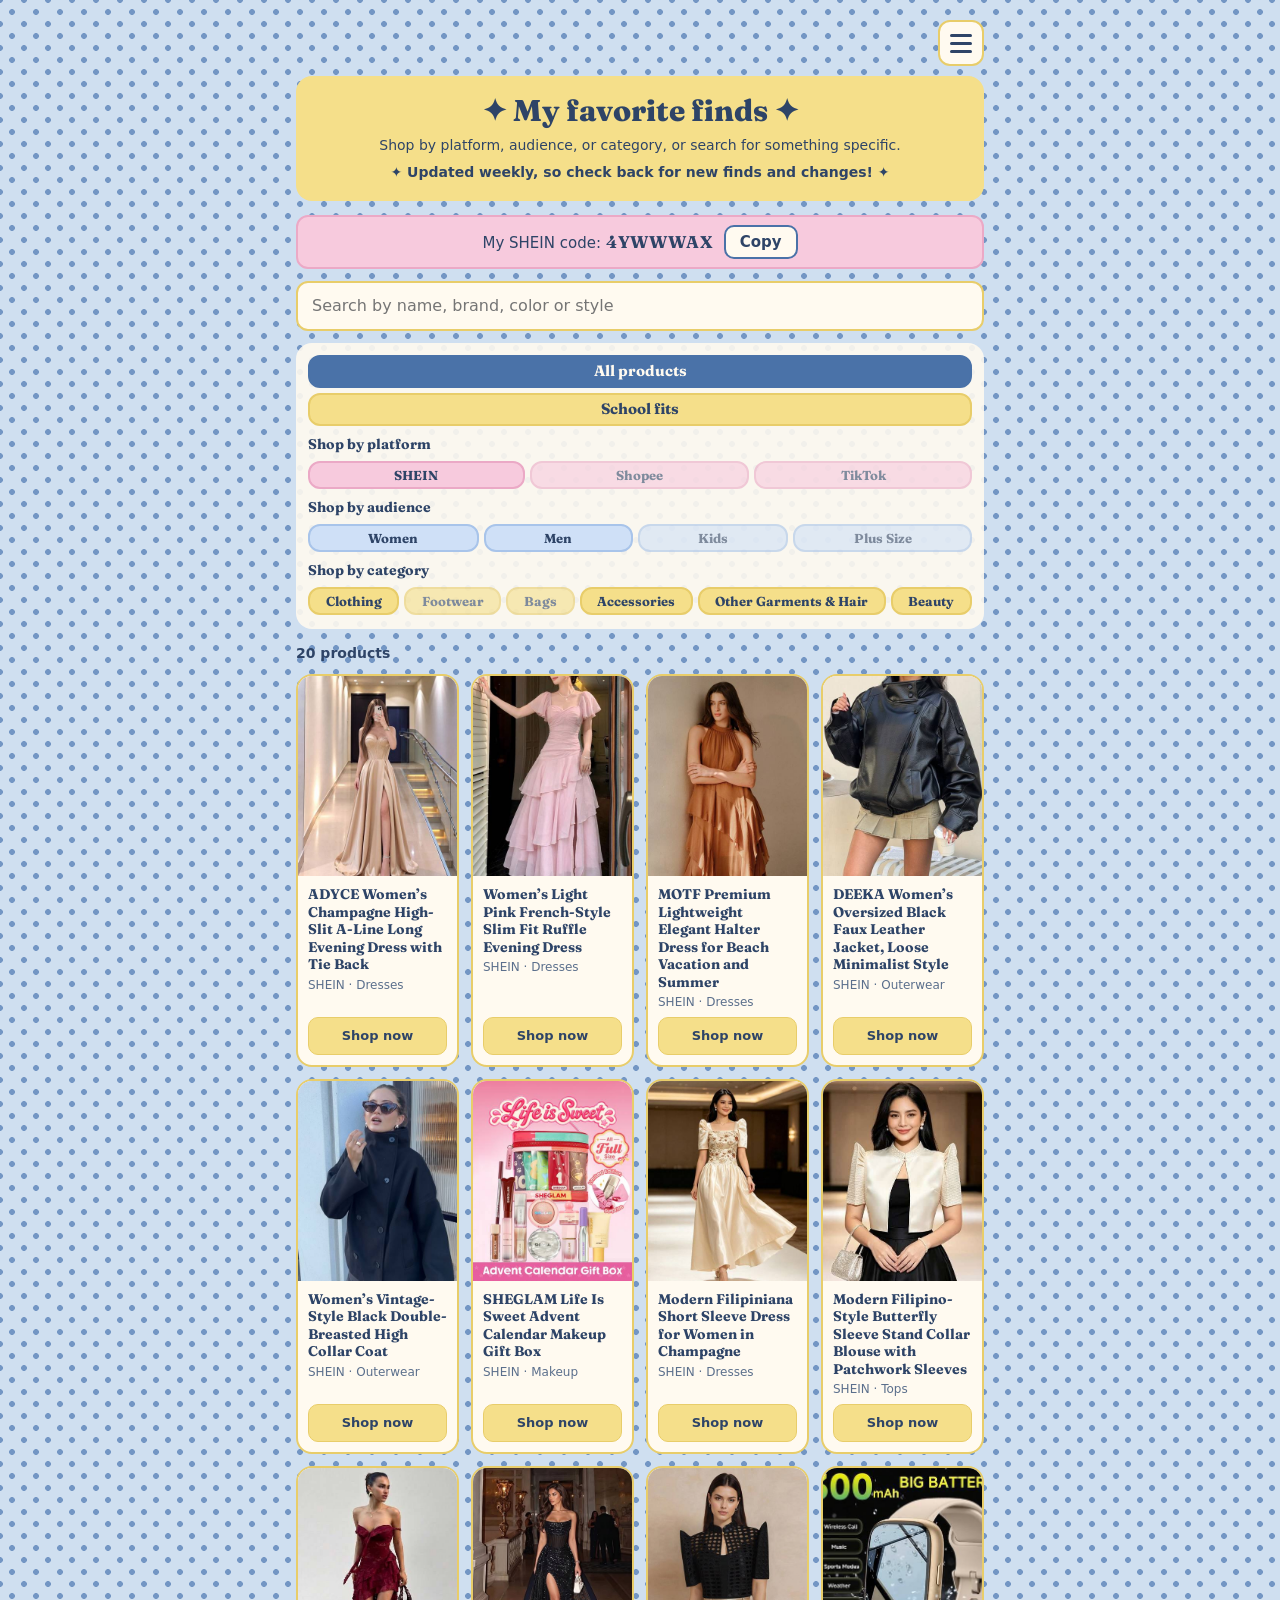
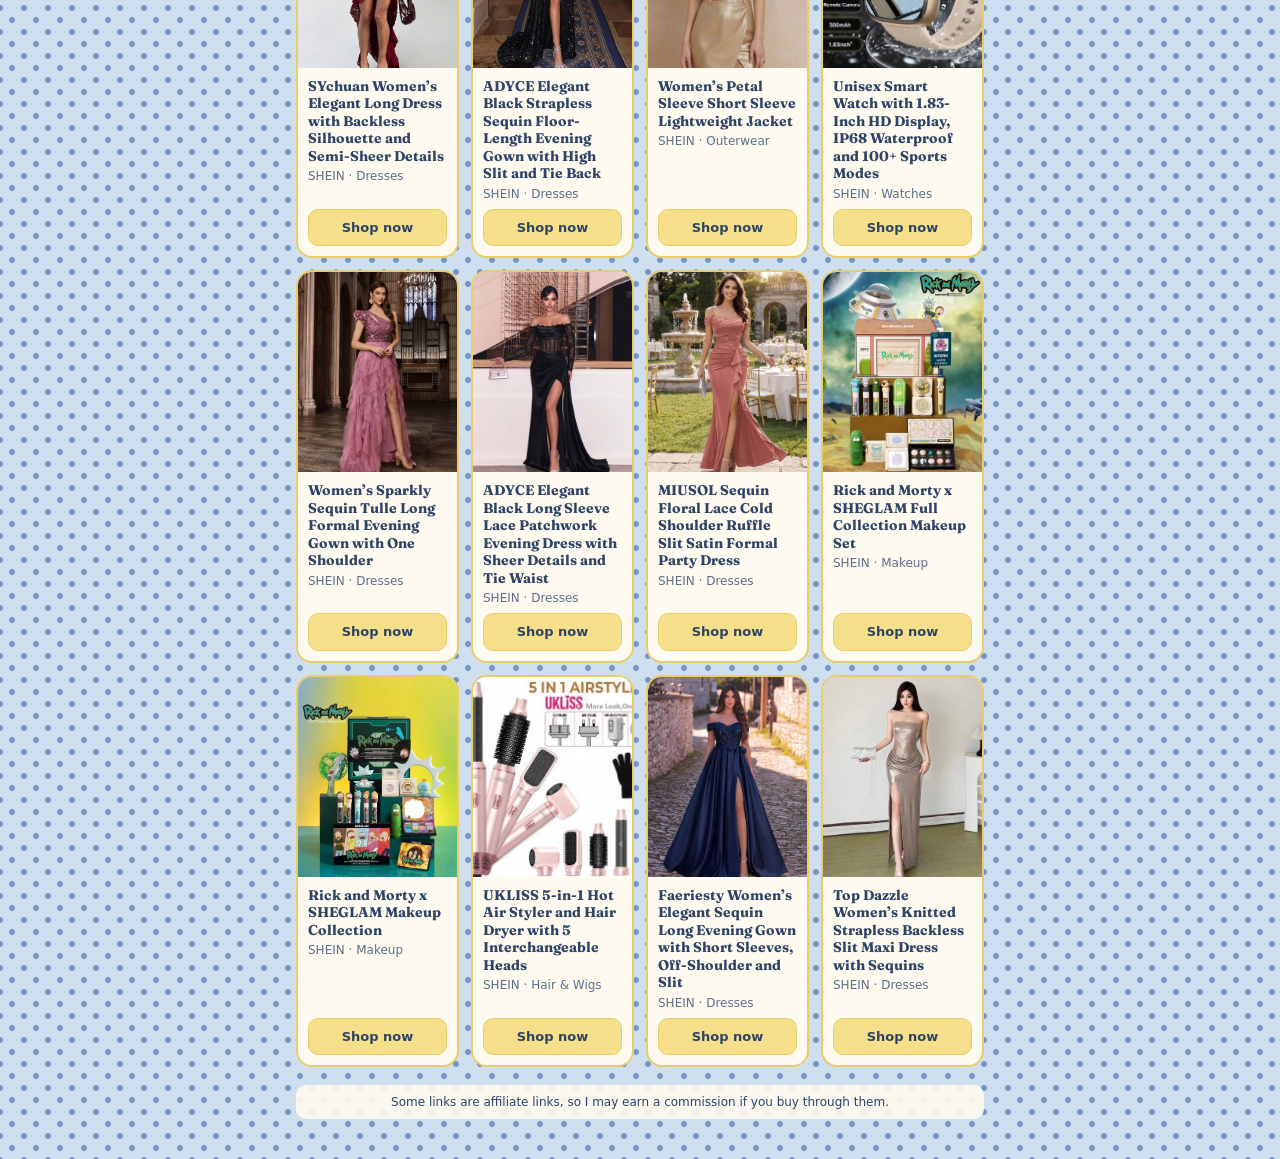
==== index.html @ 812e24c1 "Add files via upload" ====
<!DOCTYPE html>
<html lang="en">
<head>
<meta charset="utf-8">
<meta name="viewport" content="width=device-width, initial-scale=1, viewport-fit=cover">
<title>My favorite finds</title>
<link href="https://fonts.googleapis.com/css2?family=Fraunces:wght@700;800&display=swap" rel="stylesheet">
<style>
:root{color-scheme:light;--bg:#cfdff0;--dot:#7396c4;--card:#fffaf0;--text:#2e4467;--muted:#5b6f8c;--line:#e8cd6a;--accent:#f5df8a;--accent-bg:#fbf1c4;--cream:#fffaf0;--ink:#2e4467;--blue:#4a72a8;--serif:"Fraunces",Georgia,"Times New Roman",serif;box-sizing:border-box;padding-top:env(safe-area-inset-top,0px);padding-bottom:env(safe-area-inset-bottom,0px)}
html{scroll-padding-top:env(safe-area-inset-top,0px)}
*{box-sizing:border-box}
body{margin:0;color:var(--text);font-family:system-ui,-apple-system,"Segoe UI",Roboto,sans-serif;line-height:1.5;background-color:var(--bg);background-image:radial-gradient(circle,var(--dot) 2.6px,transparent 3.2px),radial-gradient(circle,var(--dot) 2.6px,transparent 3.2px);background-size:24px 24px;background-position:0 0,12px 12px}
main{max-width:720px;margin:0 auto;padding:20px 16px 40px}
.sr-only{position:absolute;width:1px;height:1px;overflow:hidden;clip:rect(0 0 0 0);white-space:nowrap}
.hero{background:var(--accent);border-radius:16px;padding:18px 14px;text-align:center;margin-bottom:14px}
h1{font-family:var(--serif);font-size:30px;line-height:1.15;margin:0 0 6px;font-weight:800;color:var(--ink)}
.sub{color:var(--ink);font-size:14px;margin:0}
input{width:100%;font:inherit;padding:11px 14px;border:2px solid var(--line);border-radius:12px;background:var(--card);color:var(--text);margin-bottom:12px}
button{font:inherit;cursor:pointer;color:var(--text)}
button:focus-visible,input:focus-visible,a:focus-visible{outline:3px solid var(--blue);outline-offset:2px}
.panel{background:rgba(255,250,240,.9);border-radius:16px;padding:12px 12px 2px;margin-bottom:14px}
.panel h2{font-family:var(--serif);font-size:14px;margin:2px 0 6px;color:var(--ink)}
.row{display:flex;flex-wrap:wrap;gap:5px;margin-bottom:8px}
.row .chip{flex:1 1 auto;padding:4px 10px;line-height:1.25;border:2px solid var(--line);border-radius:12px;background:var(--accent);color:var(--ink);font-family:var(--serif);font-weight:700;font-size:13px;text-align:center}
.tp .chip{background:#d9c8f0;border-color:#c3aae6}
.tk .chip{background:#f7cadd;border-color:#eba9c6}
.tb .chip{background:#cfe0f7;border-color:#a8c4ea}
.tp .chip.fits{background:var(--accent);border-color:var(--line)}
#top .chip{flex:1 1 100%;font-size:15px;padding:5px 10px}
.row.subs{margin-top:-4px}
.row.subs .chip{border-radius:999px;background:var(--cream);font-size:12px;padding:3px 10px}
.row .chip.none{opacity:.6}
.row .chip.on{background:var(--blue);border-color:var(--blue);color:var(--cream);opacity:1}
.note{margin-top:6px;font-weight:600}
.bar{position:relative;display:flex;justify-content:flex-end;margin-bottom:10px;z-index:20}
.menu-btn{width:46px;height:46px;border-radius:12px;border:2px solid var(--line);background:var(--cream);display:flex;flex-direction:column;align-items:center;justify-content:center;gap:5px;padding:0}
.menu-btn span{display:block;width:22px;height:3px;border-radius:2px;background:var(--ink)}
.menu{position:absolute;top:54px;right:0;width:min(300px,88vw);background:var(--cream);border:2px solid var(--line);border-radius:16px;padding:12px;box-shadow:0 8px 24px rgba(46,68,103,.25)}
.menu.contact{margin-top:0;padding-bottom:12px}
.code{display:flex;align-items:center;justify-content:center;gap:10px;flex-wrap:wrap;background:#f7cadd;border:2px solid #eba9c6;border-radius:12px;padding:8px 12px;margin-bottom:12px;color:var(--ink);font-size:15px}
.code strong{font-family:var(--serif);font-size:17px;letter-spacing:.05em;user-select:all}
.code button{border:2px solid var(--blue);background:var(--cream);color:var(--ink);border-radius:10px;padding:4px 14px;font-weight:600}
.disc{text-align:center;font-size:12px;color:var(--ink);margin:18px 0 0;background:rgba(255,250,240,.9);border-radius:10px;padding:8px 12px}
.contact{margin-top:22px;padding-bottom:10px}
.contact h2{text-align:center;font-size:18px}
.contact a{display:block;text-align:center;text-decoration:none;color:var(--ink);font-family:var(--serif);font-weight:700;font-size:16px;border:2px solid var(--line);border-radius:12px;padding:12px;margin-bottom:8px;background:var(--accent)}
.contact a.pk{background:#f7cadd;border-color:#eba9c6}
.contact a.tt{background:#d9c8f0;border-color:#c3aae6}
.contact a.fb{background:#cfe0f7;border-color:#a8c4ea}
.contact small{display:block;text-align:center;font-size:12px;color:var(--muted);margin-top:4px}
[hidden]{display:none!important}
.car{position:relative;border-radius:16px;overflow:hidden;background:var(--card);border:2px solid var(--line);margin-bottom:12px}
.track{display:flex;overflow-x:auto;scroll-snap-type:x mandatory;-webkit-overflow-scrolling:touch;scrollbar-width:none}
.track::-webkit-scrollbar{display:none}
.slide{flex:0 0 100%;scroll-snap-align:center;aspect-ratio:3/4;background:#e4edf8}
.slide img{width:100%;height:100%;object-fit:cover;display:block}
.num{position:absolute;top:10px;right:10px;background:rgba(46,68,103,.75);color:#fff;border-radius:999px;padding:2px 12px;font-size:13px;font-weight:600}
.dots{position:absolute;bottom:10px;left:0;right:0;display:flex;justify-content:center;gap:6px}
.dots i{width:7px;height:7px;border-radius:50%;background:rgba(255,255,255,.55);box-shadow:0 0 2px rgba(0,0,0,.5)}
.dots i.on{background:#fff}
.fit-title{font-family:var(--serif);font-weight:700;font-size:16px;color:var(--ink);margin:0 0 10px}
.count{font-size:14px;color:var(--ink);margin:0 0 10px;font-weight:600}
.grid{display:grid;grid-template-columns:repeat(auto-fill,minmax(150px,1fr));gap:12px}
.card{display:flex;flex-direction:column;background:var(--card);border:2px solid var(--line);border-radius:16px;overflow:hidden}
.ph{height:200px;display:flex;align-items:center;justify-content:center;font-size:13px;color:var(--muted);background:#e4edf8}
.ph img{width:100%;height:100%;object-fit:cover;object-position:top;display:block}
.body{padding:10px;display:flex;flex-direction:column;flex:1}
.name{font-family:var(--serif);font-size:14px;font-weight:700;margin:0 0 2px;line-height:1.25}
.meta{font-size:12px;color:var(--muted);margin:0 0 6px}
.desc{font-size:12.5px;margin:0 0 10px;display:-webkit-box;-webkit-line-clamp:4;-webkit-box-orient:vertical;overflow:hidden}
.shop{margin-top:auto;display:block;text-align:center;text-decoration:none;color:var(--ink);background:var(--accent);border:1px solid var(--line);border-radius:10px;padding:8px;font-size:13px;font-weight:600}
.empty{color:var(--text);background:var(--card);border-radius:10px;padding:10px 12px;font-size:14px;margin-top:12px}
</style>
</head>
<body>
<main>
<div class="bar">
<button id="mb" class="menu-btn" type="button" aria-label="Contact menu" aria-expanded="false" aria-controls="menu"><span></span><span></span><span></span></button>
<div id="menu" class="menu contact" hidden>
<h2>Find me here</h2>
<a class="pk" href="https://pin.it/55g16P92n" target="_blank" rel="noopener">Pinterest</a>
<a class="tt" href="https://www.tiktok.com/@velvet.bloom174" target="_blank" rel="noopener">TikTok @velvet.bloom174</a>
<a class="cs" href="https://collshp.com/velvetbloomfinds?view=storefront" target="_blank" rel="noopener">Collshp storefront</a>
<a class="fb" href="https://www.facebook.com/share/1EjN95XBGH/?mibextid=wwXIfr" target="_blank" rel="noopener">Facebook</a>
</div>
</div>
<div class="hero">
<h1>✦ My favorite finds ✦</h1>
<p class="sub">Shop by platform, audience, or category, or search for something specific.</p>
<p class="sub note">✦ Updated weekly, so check back for new finds and changes! ✦</p>
</div>
<div class="code"><span>My SHEIN code: <strong id="cv">4YWWWAX</strong></span><button id="cb" type="button">Copy</button></div>
<label class="sr-only" for="q">Search products</label>
<input id="q" type="search" placeholder="Search by name, brand, color or style">
<div class="panel">
<div id="top" class="row tp"></div>
<h2>Shop by platform</h2>
<div id="plat" class="row tk"></div>
<h2>Shop by audience</h2>
<div id="aud" class="row tb"></div>
<h2>Shop by category</h2>
<div id="grp" class="row"></div>
<div id="subs" class="row subs"></div>
</div>
<section id="fits" hidden>
<div id="car" class="car" hidden>
<div id="track" class="track" tabindex="0" aria-label="School fits photos, swipe to see more"></div>
<span id="num" class="num" aria-live="polite"></span>
<div id="dots" class="dots" aria-hidden="true"></div>
</div>
<p id="fitEmpty" class="empty">School fits are coming soon. Check back!</p>
<p id="fitTitle" class="fit-title"></p>
<div id="fitGrid" class="grid"></div>
</section>
<p id="count" class="count" aria-live="polite"></p>
<div id="grid" class="grid"></div>
<p id="empty" class="empty" hidden></p>
<p class="disc">Some links are affiliate links, so I may earn a commission if you buy through them.</p>
</main>
<script>
var platforms=["SHEIN","Shopee","TikTok"];
var audiences=["Women","Men","Kids","Plus Size"];
var groups=[
{n:"Clothing",c:["Tops","Bottoms","Co-ords","Dresses","Outerwear","Activewear","Sleepwear","Swimwear"]},
{n:"Footwear",c:["Shoes"]},
{n:"Bags",c:["Handbags","Backpacks","Wallets","Purses"]},
{n:"Accessories",c:["Jewelry","Watches","Belts","Sunglasses","Hats","Scarves","Gloves"]},
{n:"Other Garments & Hair",c:["Socks & Intimates","Hair & Wigs"]},
{n:"Beauty",c:["Makeup"]}];
var items=[{"n": "ADYCE Women’s Champagne High-Slit A-Line Long Evening Dress with Tie Back", "b": "ADYCE", "s": "SHEIN", "a": "Women", "g": "Clothing", "c": "Dresses", "d": "ADYCE elegant long evening party dress in champagne with a boned high waist, high slit, tie back, and A-line skirt. Made for evening and party occasions.", "kw": "gown maxi formal prom party champagne gold boned slit", "img": "[data-uri]", "u": "https://onelink.shein.com/60/68hdrxg66jw8?ismg_ol=7fxY20T9QQG_01_KOC-C", "k": "adyce-dress"}, {"n": "Women’s Light Pink French-Style Slim Fit Ruffle Evening Dress", "b": "", "s": "SHEIN", "a": "Women", "g": "Clothing", "c": "Dresses", "d": "Light pink slim-fit evening party dress with ruffles and a French-inspired style. Listed for wedding guests, graduations, formal holidays, and beach or summer outfits.", "kw": "pink gown maxi formal party wedding guest graduation holiday summer fall", "img": "[data-uri]", "u": "https://onelink.shein.com/60/68hg5z6p0p6k?ismg_ol=C3wckD5soAk_01_KOC-C", "k": "pink-ruffle-dress"}, {"n": "MOTF Premium Lightweight Elegant Halter Dress for Beach Vacation and Summer", "b": "MOTF", "s": "SHEIN", "a": "Women", "g": "Clothing", "c": "Dresses", "d": "MOTF premium lightweight elegant halter dress, a luxury goddess dress for beach vacations and summer.", "kw": "brown terracotta rust ruffle tiered goddess luxury maxi sleeveless summer", "k": "motf-halter-dress", "img": "[data-uri]", "u": "https://onelink.shein.com/61/68js2nk388jk?ismg_ol=LLwK8AC2ufy_01_KOC-C"}, {"n": "DEEKA Women’s Oversized Black Faux Leather Jacket, Loose Minimalist Style", "b": "DEEKA", "s": "SHEIN", "a": "Women", "g": "Clothing", "c": "Outerwear", "d": "DEEKA loose, oversized faux leather jacket in black with a minimalist, versatile European and American style. Listed for spring and autumn.", "kw": "coat leather-look black fall spring", "img": "[data-uri]", "u": "https://onelink.shein.com/60/68hhdzkiiv5l?ismg_ol=LH4531m0GBW_01_KOC-C", "k": "deeka-jacket"}, {"n": "Women’s Vintage-Style Black Double-Breasted High Collar Coat", "b": "", "s": "SHEIN", "a": "Women", "g": "Clothing", "c": "Outerwear", "d": "Solid black double-breasted women’s jacket with a high collar and vintage style. Listed as a commuter coat for autumn, winter, and spring.", "kw": "jacket commuter autumn winter spring solid color black", "k": "black-double-breasted-coat", "img": "[data-uri]", "u": "https://onelink.shein.com/61/68jrupgm3axf?ismg_ol=GDjPuRwghKl_01_KOC-C"}, {"n": "SHEGLAM Life Is Sweet Advent Calendar Makeup Gift Box", "b": "SHEGLAM", "s": "SHEIN", "a": "Women", "g": "Beauty", "c": "Makeup", "d": "SHEGLAM Life Is Sweet advent calendar gift box of beauty cosmetics and makeup for women and girls.", "kw": "cosmetics beauty cosmetic girls halloween fall winter y2k rave face paint gift set", "k": "sheglam-advent", "img": "[data-uri]", "u": "https://onelink.shein.com/61/68jrmhhyklje?ismg_ol=JpoYJQTchA6_01_KOC-C"}, {"n": "Modern Filipiniana Short Sleeve Dress for Women in Champagne", "b": "", "s": "SHEIN", "a": "Women", "g": "Clothing", "c": "Dresses", "d": "Modern Filipiniana short sleeve dress in champagne, listed for festivals, weddings, vacations, and summer.", "kw": "champagne filipiniana puff sleeve embroidered maxi festival wedding vacation summer", "k": "modern-filipiniana-dress", "img": "[data-uri]", "u": "https://onelink.shein.com/61/68k209wr69fg?ismg_ol=1f9ltASLKJf_01_KOC-C"}, {"n": "Modern Filipino-Style Butterfly Sleeve Stand Collar Blouse with Patchwork Sleeves", "b": "", "s": "SHEIN", "a": "Women", "g": "Clothing", "c": "Tops", "d": "Modern Filipino-style blouse with butterfly sleeves, patchwork sleeve details, and a stand collar.", "kw": "filipiniana bolero cropped cream stand collar butterfly sleeve", "k": "filipino-butterfly-blouse", "img": "[data-uri]", "u": "https://onelink.shein.com/61/68k1o3vw5dm1?ismg_ol=0NNf2q844Y8_01_KOC-C"}, {"n": "SYchuan Women’s Elegant Long Dress with Backless Silhouette and Semi-Sheer Details", "b": "SYchuan", "s": "SHEIN", "a": "Women", "g": "Clothing", "c": "Dresses", "d": "SYchuan elegant long dress with a backless silhouette, semi-sheer details, and high-elasticity fabric, listed for New Year outfits.", "kw": "burgundy red wine maroon lace ruffle strapless stretch new year party gown", "k": "sychuan-long-dress", "img": "[data-uri]", "u": "https://onelink.shein.com/61/68k1pv0vyuzh?ismg_ol=BhSqh8NDa1r_01_KOC-C"}, {"n": "ADYCE Elegant Black Strapless Sequin Floor-Length Evening Gown with High Slit and Tie Back", "b": "ADYCE", "s": "SHEIN", "a": "Women", "g": "Clothing", "c": "Dresses", "d": "ADYCE black strapless sequin evening gown with a high waist, ruched design, open tie back, high slit, and fishbone boning. Listed for prom, homecoming, wedding guests, and parties.", "kw": "gown corset boned sparkle prom homecoming wedding guest party formal", "k": "adyce-black-sequin-gown", "img": "[data-uri]", "u": "https://onelink.shein.com/61/68k1r6dm1pb3?ismg_ol=8oqcbZtM4MQ_01_KOC-C"}, {"n": "Women’s Petal Sleeve Short Sleeve Lightweight Jacket", "b": "", "s": "SHEIN", "a": "Women", "g": "Clothing", "c": "Outerwear", "d": "Lightweight women’s jacket with petal short sleeves.", "kw": "black cutout eyelet bolero cropped stand collar filipiniana", "k": "petal-sleeve-jacket", "img": "[data-uri]", "u": "https://onelink.shein.com/61/68k1srliq1k6?ismg_ol=LXgj0bakmfG_01_KOC-C"}, {"n": "Unisex Smart Watch with 1.83-Inch HD Display, IP68 Waterproof and 100+ Sports Modes", "b": "", "s": "SHEIN", "a": ["Women", "Men"], "g": "Accessories", "c": "Watches", "d": "Unisex smart watch with a 1.83-inch HD display, Alexa support, fitness tracking, IP68 waterproofing, 100+ sports modes, and a 300mAh battery. Works with iOS and Android.", "kw": "smartwatch fitness tracker alexa 300mah ios android gift beige gold wireless call", "k": "unisex-smart-watch", "img": "[data-uri]", "u": "https://onelink.shein.com/61/68k1vk83hjkk?ismg_ol=JTXx9nuYlnU_01_KOC-C"}, {"n": "Women’s Sparkly Sequin Tulle Long Formal Evening Gown with One Shoulder", "b": "", "s": "SHEIN", "a": "Women", "g": "Clothing", "c": "Dresses", "d": "Sparkly sequin and tulle long formal gown with one shoulder, listed for prom, bridesmaids, wedding guests, and cocktail parties.", "kw": "pink mauve ruffle maxi prom bridesmaid wedding guest cocktail party elegant", "k": "sequin-tulle-gown", "img": "[data-uri]", "u": "https://onelink.shein.com/61/68k1xz1gmz9j?ismg_ol=DL7LFR4Mq8i_01_KOC-C"}, {"n": "ADYCE Elegant Black Long Sleeve Lace Patchwork Evening Dress with Sheer Details and Tie Waist", "b": "ADYCE", "s": "SHEIN", "a": "Women", "g": "Clothing", "c": "Dresses", "d": "ADYCE black party evening dress with long lace sleeves, sheer patchwork, a split, and a tie waist. Listed as suitable for an autumn wedding.", "kw": "gown corset off shoulder lace party wedding autumn fall formal", "k": "adyce-black-lace-dress", "img": "[data-uri]", "u": "https://onelink.shein.com/61/68k1yyk0g8qo?ismg_ol=Dpm9VDvnEYA_01_KOC-C"}, {"n": "MIUSOL Sequin Floral Lace Cold Shoulder Ruffle Slit Satin Formal Party Dress", "b": "MIUSOL", "s": "SHEIN", "a": "Women", "g": "Clothing", "c": "Dresses", "d": "MIUSOL elegant formal party dress with sequin floral lace, cold shoulders, a ruffle, and a thigh slit. Listed as an evening gown and wedding guest dress.", "kw": "rose pink dusty gown evening wedding guest formal maxi", "k": "miusol-sequin-dress", "img": "[data-uri]", "u": "https://onelink.shein.com/61/68k1zgba1zlw?ismg_ol=0LEYAdfPFeM_01_KOC-C"}, {"n": "Rick and Morty x SHEGLAM Full Collection Makeup Set", "b": "SHEGLAM", "s": "SHEIN", "a": "Women", "g": "Beauty", "c": "Makeup", "d": "SHEGLAM x Rick and Morty full collection set of beauty and cosmetic makeup for women and girls.", "kw": "cosmetics beauty cosmetic lip gloss palette halloween y2k rave face paint gift cartoon", "k": "rick-morty-full-set", "img": "[data-uri]", "u": "https://onelink.shein.com/61/68k1m8suc7sk?ismg_ol=7oH8G1gUCRx_01_KOC-C"}, {"n": "Rick and Morty x SHEGLAM Makeup Collection", "b": "SHEGLAM", "s": "SHEIN", "a": "Women", "g": "Beauty", "c": "Makeup", "d": "SHEGLAM x Rick and Morty collection of beauty and cosmetic makeup for women and girls.", "kw": "cosmetics beauty cosmetic lip gloss palette halloween y2k rave face paint gift cartoon", "k": "rick-morty-collection", "img": "[data-uri]", "u": "https://onelink.shein.com/61/68k1lj5g2iv6?ismg_ol=CLQVWhP9hbM_01_KOC-C"}, {"n": "UKLISS 5-in-1 Hot Air Styler and Hair Dryer with 5 Interchangeable Heads", "b": "UKLISS", "s": "SHEIN", "a": "Women", "g": "Other Garments & Hair", "c": "Hair & Wigs", "d": "UKLISS 5-in-1 hot air styler and hair dryer with 5 detachable heads and 3 temperature settings for curling, waves, straightening, and volume.", "kw": "hair styler airwrap curler hair tool curling brush straightener volume pink gift", "k": "ukliss-air-styler", "img": "[data-uri]", "u": "https://onelink.shein.com/61/68lbbgqlrxob?ismg_ol=AOTV3oHtQcQ_01_KOC-C"}, {"n": "Faeriesty Women’s Elegant Sequin Long Evening Gown with Short Sleeves, Off-Shoulder and Slit", "b": "Faeriesty", "s": "SHEIN", "a": "Women", "g": "Clothing", "c": "Dresses", "d": "Faeriesty elegant long sequin evening gown with short sleeves, an off-shoulder neckline, and a slit. Listed for New Year, formal evenings, and cocktail parties.", "kw": "navy blue dark blue gown maxi bow belt new year formal cocktail party prom", "k": "faeriesty-sequin-gown", "img": "[data-uri]", "u": "https://onelink.shein.com/61/68lbc6e08nc1?ismg_ol=KZJIiNLwA19_01_KOC-C"}, {"n": "Top Dazzle Women’s Knitted Strapless Backless Slit Maxi Dress with Sequins", "b": "Top Dazzle", "s": "SHEIN", "a": "Women", "g": "Clothing", "c": "Dresses", "d": "Top Dazzle knitted strapless backless maxi dress with sequins, an A-line shape, and a slit. Listed as an evening gown for parties and formal occasions.", "kw": "champagne gold beige sparkle sleeveless gown evening party formal sexy", "k": "top-dazzle-sequin-maxi", "img": "[data-uri]", "u": "https://onelink.shein.com/61/68lbcw1ec0os?ismg_ol=LP181KWAoMk_01_KOC-C"}];
var st={s:"all",a:"all",g:"all",c:"all"};
function norm(t){return String(t).toLowerCase().replace(/[’']/g,"").replace(/[-_\/,]/g," ");}
items.forEach(function(it){it.h=norm([it.n,it.b,it.s,it.a,it.g,it.c,it.d,it.kw].join(" "));});
function has(key,val){return items.some(function(it){return [].concat(it[key]).indexOf(val)>-1;});}
function chip(label,on,none,fn){var b=document.createElement("button");b.type="button";b.className="chip"+(on?" on":"")+(none?" none":"")+(arguments[4]?" "+arguments[4]:"");b.textContent=label;b.setAttribute("aria-pressed",on?"true":"false");b.addEventListener("click",fn);return b;}
function go(){document.getElementById("q").value="";render();}
function fill(id,list,key,labelFn){var el=document.getElementById(id);el.innerHTML="";
list.forEach(function(v){el.appendChild(chip(v,st[key]===v&&!qv(),!has(key,v),function(){view="all";st[key]=(st[key]===v?"all":v);if(key==="g")st.c="all";go();}));});}
function qv(){return document.getElementById("q").value.trim();}
function render(){
var q=qv(),tokens=norm(q).split(/\s+/).filter(Boolean);if(q)view="all";
var all=view==="all"&&st.s==="all"&&st.a==="all"&&st.g==="all"&&st.c==="all"&&!q;
var top=document.getElementById("top");top.innerHTML="";
top.appendChild(chip("All products",all,false,function(){view="all";st={s:"all",a:"all",g:"all",c:"all"};go();}));
top.appendChild(chip("School fits",view==="fits"&&!q,false,function(){view="fits";st={s:"all",a:"all",g:"all",c:"all"};go();},"fits"));
fill("plat",platforms,"s");fill("aud",audiences,"a");
fill("grp",groups.map(function(g){return g.n;}),"g");
var sw=document.getElementById("subs");sw.innerHTML="";
var grp=groups.filter(function(g){return g.n===st.g;})[0];
if(!q&&grp&&grp.c.length>1){
sw.appendChild(chip("All "+grp.n,st.c==="all",false,function(){st.c="all";go();}));
grp.c.forEach(function(c){sw.appendChild(chip(c,st.c===c,!has("c",c),function(){st.c=(st.c===c?"all":c);go();}));});}
var list=items.filter(function(it){
if(tokens.length){return tokens.every(function(t){return it.h.indexOf(t)>-1;});}
return (st.s==="all"||it.s===st.s)&&(st.a==="all"||[].concat(it.a).indexOf(st.a)>-1)&&(st.g==="all"||it.g===st.g)&&(st.c==="all"||it.c===st.c);});
var g=document.getElementById("grid");g.innerHTML="";
list.forEach(function(it){
var d=document.createElement("div");d.className="card";
d.innerHTML='<div class="ph"></div><div class="body"><p class="name"></p><p class="meta"></p><a class="shop" target="_blank" rel="noopener sponsored">Shop now</a></div>';
d.querySelector(".name").textContent=it.n;
d.querySelector(".meta").textContent=it.s+" · "+it.c;
var a=d.querySelector(".shop");a.href=it.u;a.setAttribute("aria-label","Shop "+it.n);
var ph=d.querySelector(".ph");
if(it.img){var im=document.createElement("img");im.src=it.img;im.alt=it.n;ph.appendChild(im);}else{ph.textContent="Photo";}
g.appendChild(d);});
document.getElementById("count").textContent=list.length+(list.length===1?" product":" products");
var e=document.getElementById("empty");e.hidden=list.length>0;
e.textContent=q?"No matches. Try another word.":"No products here yet. Check back soon!";
var inF=view==="fits";document.getElementById("count").hidden=inF;g.hidden=inF;if(inF)e.hidden=true;
renderFits();}
var view="all",fits=[],cur=0,built=false;
function card(it){var d=document.createElement("div");d.className="card";
d.innerHTML='<div class="ph"></div><div class="body"><p class="name"></p><p class="meta"></p><a class="shop" target="_blank" rel="noopener sponsored">Shop now</a></div>';
d.querySelector(".name").textContent=it.n;d.querySelector(".meta").textContent=it.s+" · "+it.c;
var a=d.querySelector(".shop");a.href=it.u;a.setAttribute("aria-label","Shop "+it.n);
var ph=d.querySelector(".ph");if(it.img){var im=document.createElement("img");im.src=it.img;im.alt=it.n;ph.appendChild(im);}else{ph.textContent="Photo";}
return d;}
function showFit(n){cur=n;var f=fits[n];
document.getElementById("num").textContent=(n+1)+" / "+fits.length;
var ds=document.getElementById("dots").children;for(var i=0;i<ds.length;i++){ds[i].className=i===n?"on":"";}
document.getElementById("fitTitle").textContent=f.t||"";
var g=document.getElementById("fitGrid");g.innerHTML="";
(f.k||[]).forEach(function(k){items.forEach(function(it){if(it.k===k)g.appendChild(card(it));});});}
function renderFits(){
var sec=document.getElementById("fits");sec.hidden=view!=="fits";if(view!=="fits")return;
document.getElementById("car").hidden=!fits.length;
document.getElementById("fitEmpty").hidden=fits.length>0;
if(!fits.length||built)return;
var tr=document.getElementById("track"),dt=document.getElementById("dots");
fits.forEach(function(f,i){var sl=document.createElement("div");sl.className="slide";var im=document.createElement("img");im.src=f.img;im.alt=f.t||("School fit "+(i+1));sl.appendChild(im);tr.appendChild(sl);dt.appendChild(document.createElement("i"));});
tr.addEventListener("scroll",function(){var n=Math.round(tr.scrollLeft/tr.clientWidth);if(n!==cur&&fits[n])showFit(n);});
built=true;showFit(0);}
var mb=document.getElementById("mb"),mn=document.getElementById("menu");
function tog(o){mn.hidden=!o;mb.setAttribute("aria-expanded",o?"true":"false");}
mb.addEventListener("click",function(e){e.stopPropagation();tog(mn.hidden);});
document.addEventListener("click",function(e){if(!mn.hidden&&!mn.contains(e.target))tog(false);});
document.addEventListener("keydown",function(e){if(e.key==="Escape")tog(false);});
document.getElementById("cb").addEventListener("click",function(){var b=this,t=document.getElementById("cv").textContent;
function ok(){b.textContent="Copied!";setTimeout(function(){b.textContent="Copy";},1500);}
function no(){b.textContent="Hold the code to copy";}
try{navigator.clipboard.writeText(t).then(ok,no);}catch(x){no();}});
document.getElementById("q").addEventListener("input",render);
render();
</script>
</body>
</html>
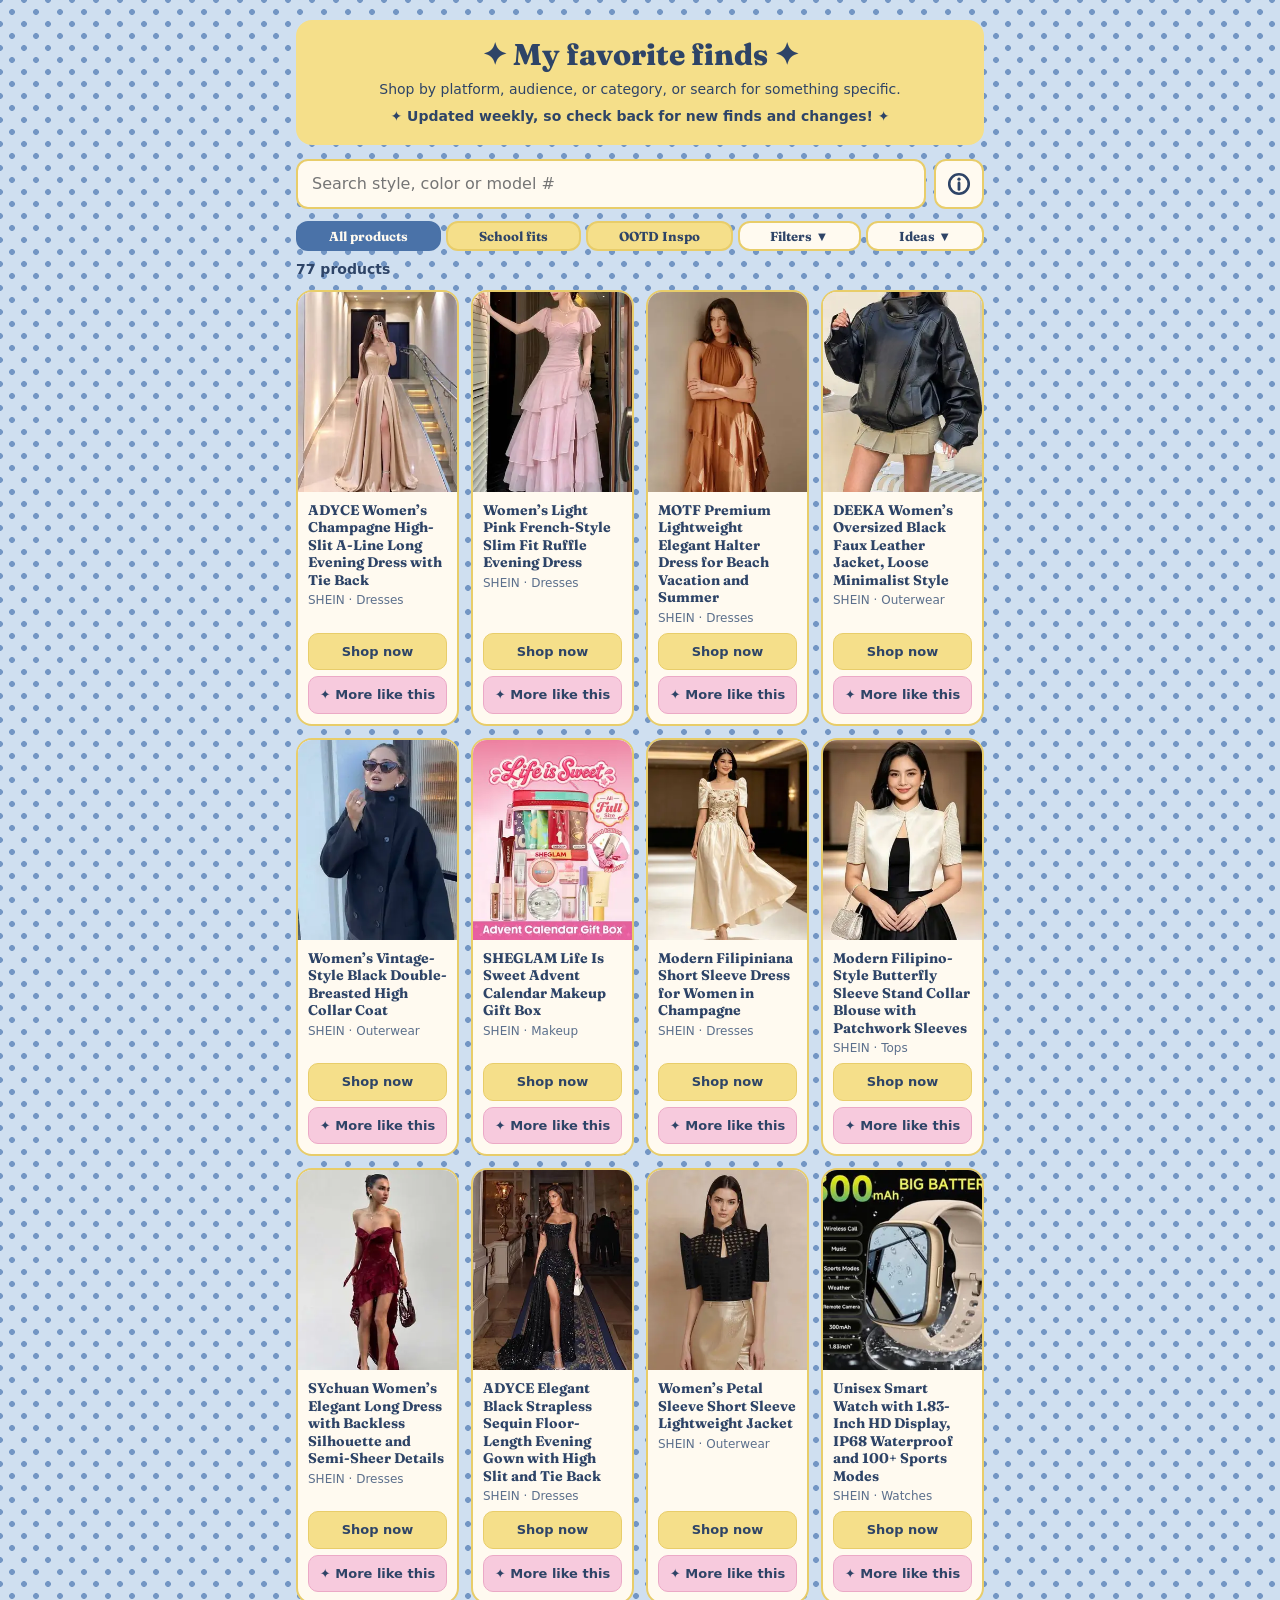
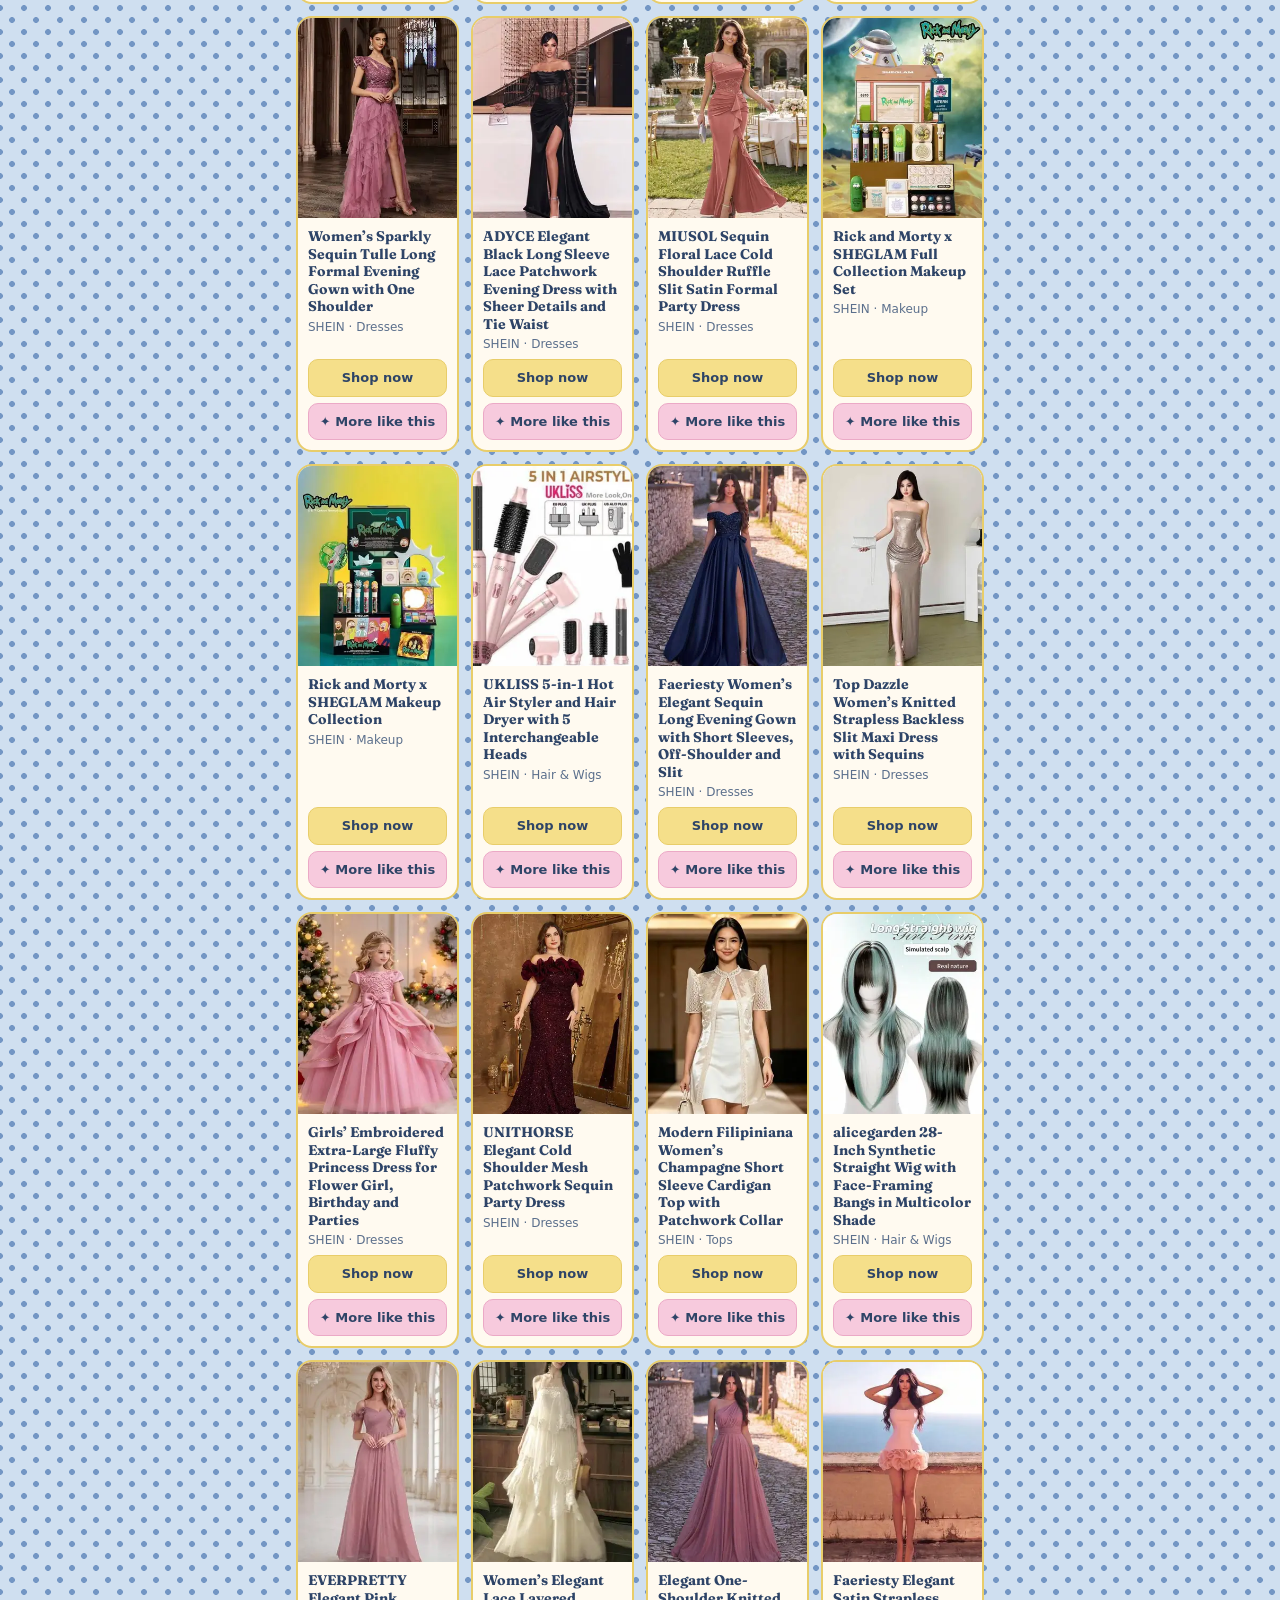
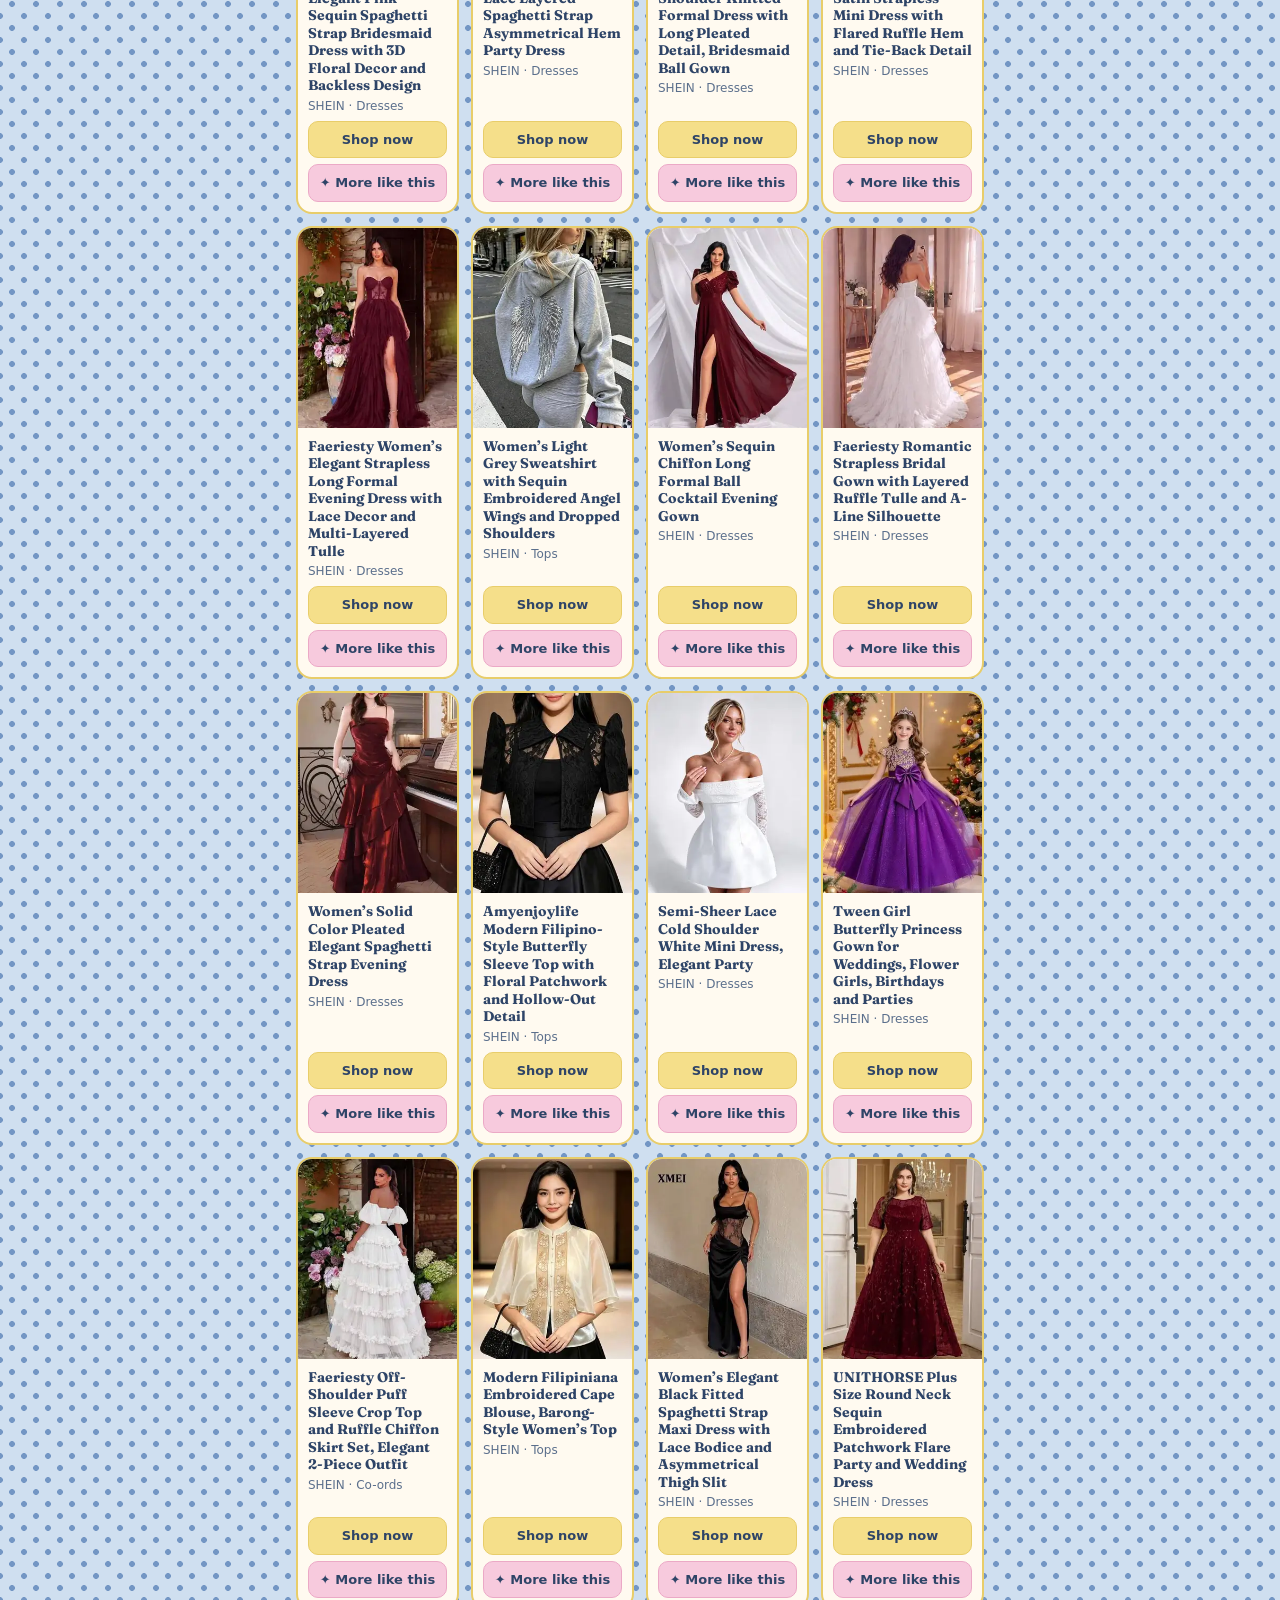
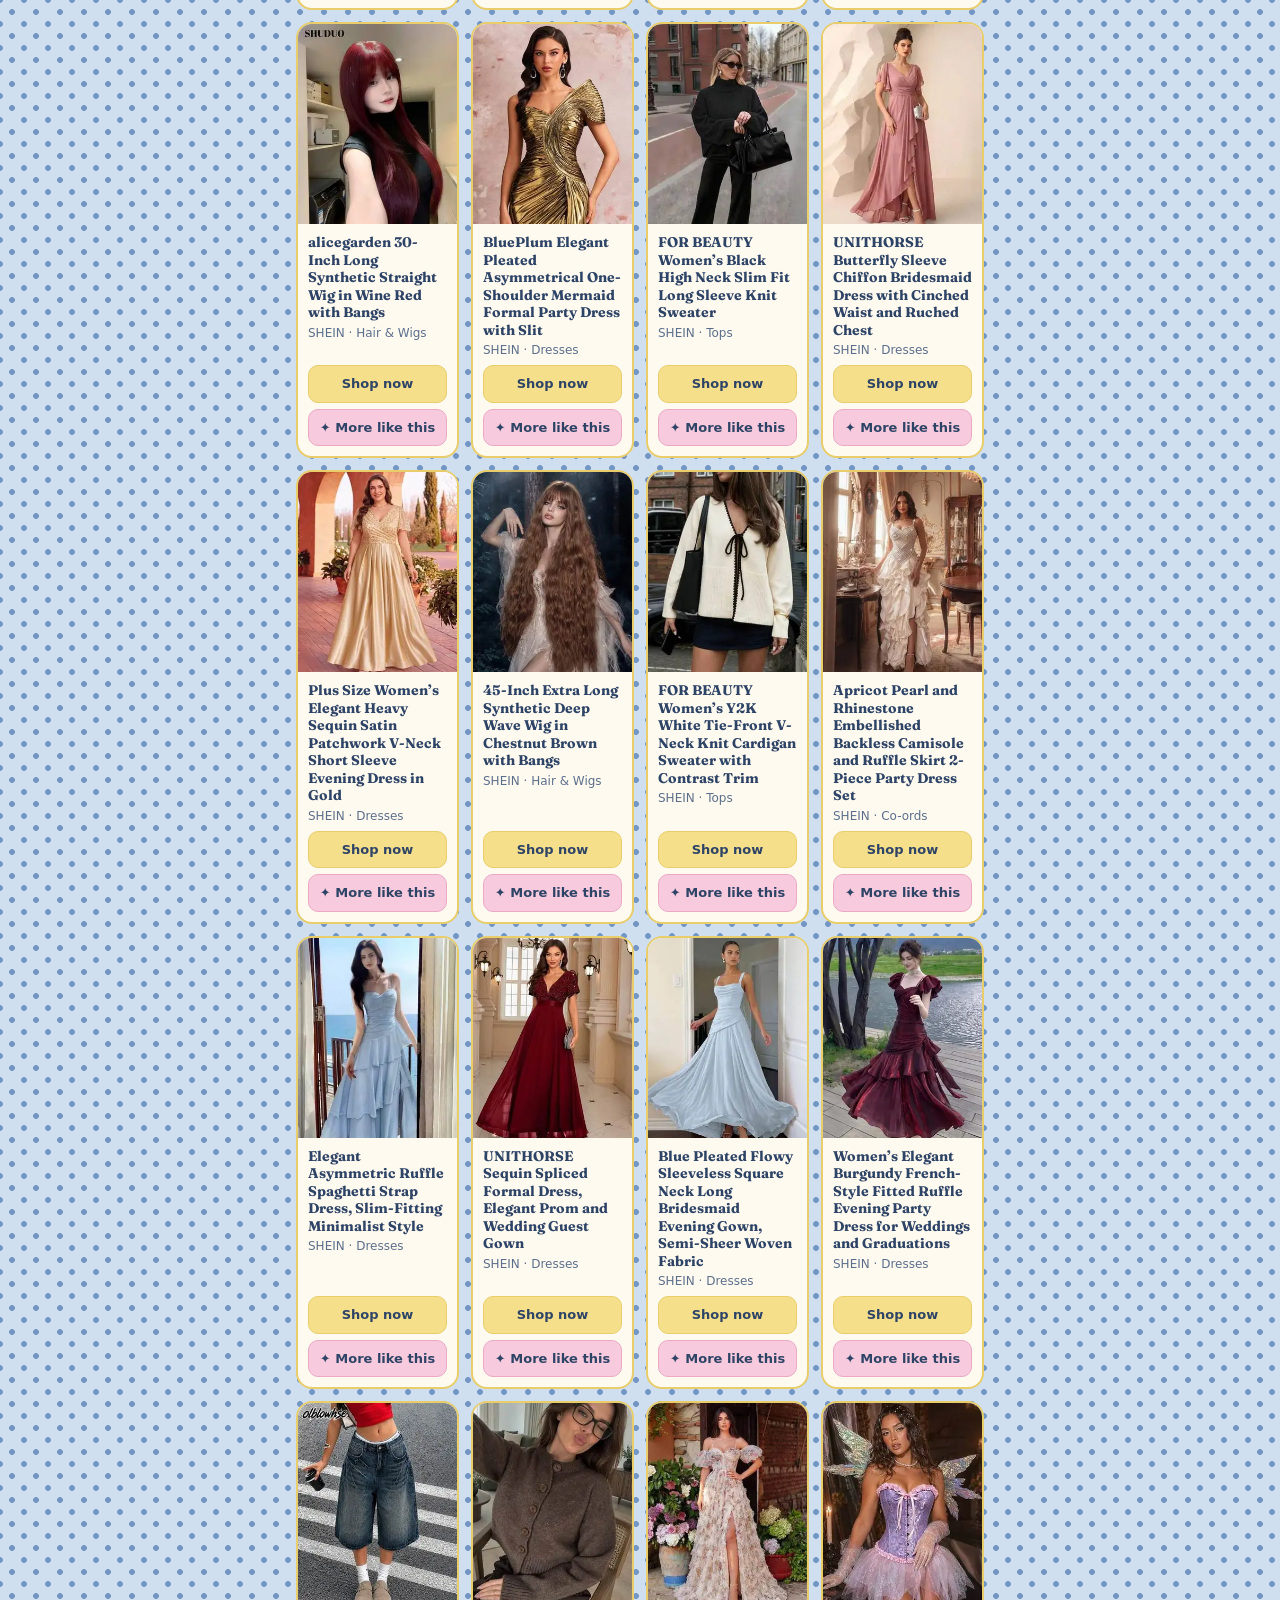
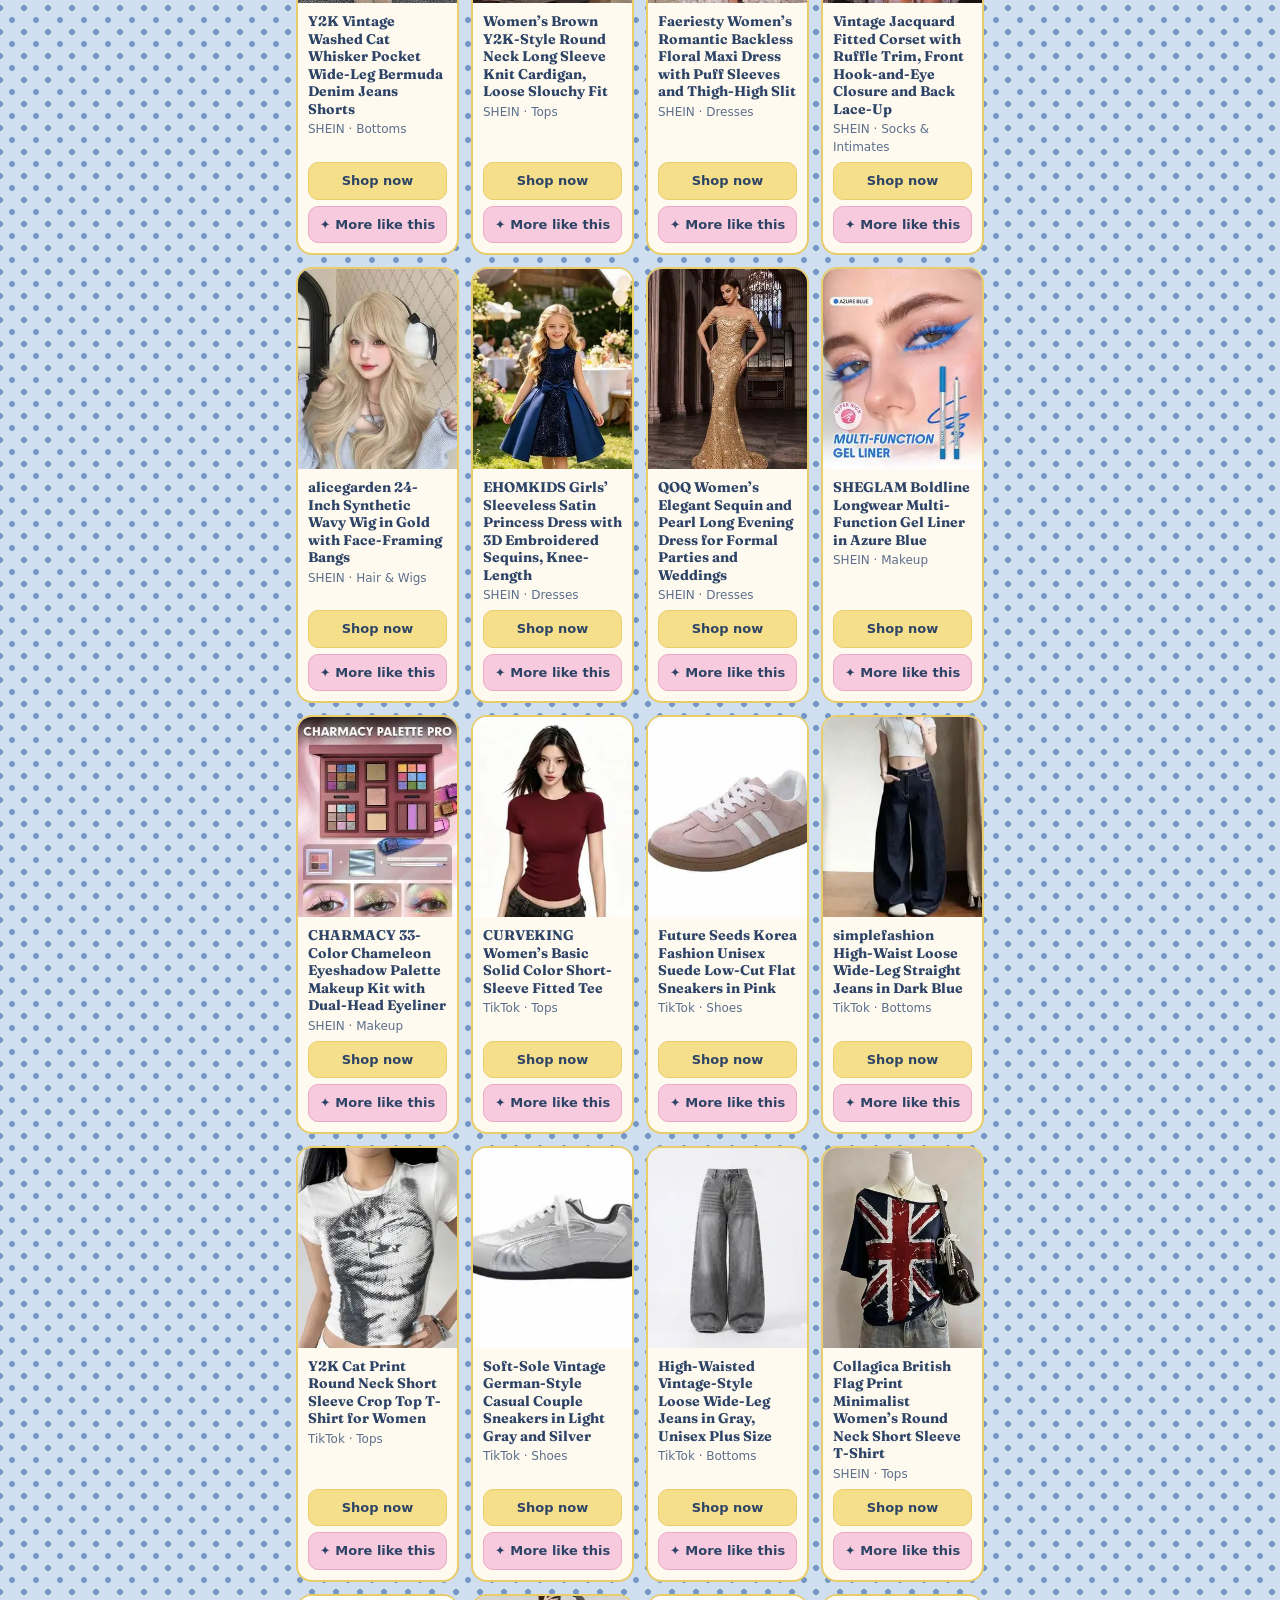
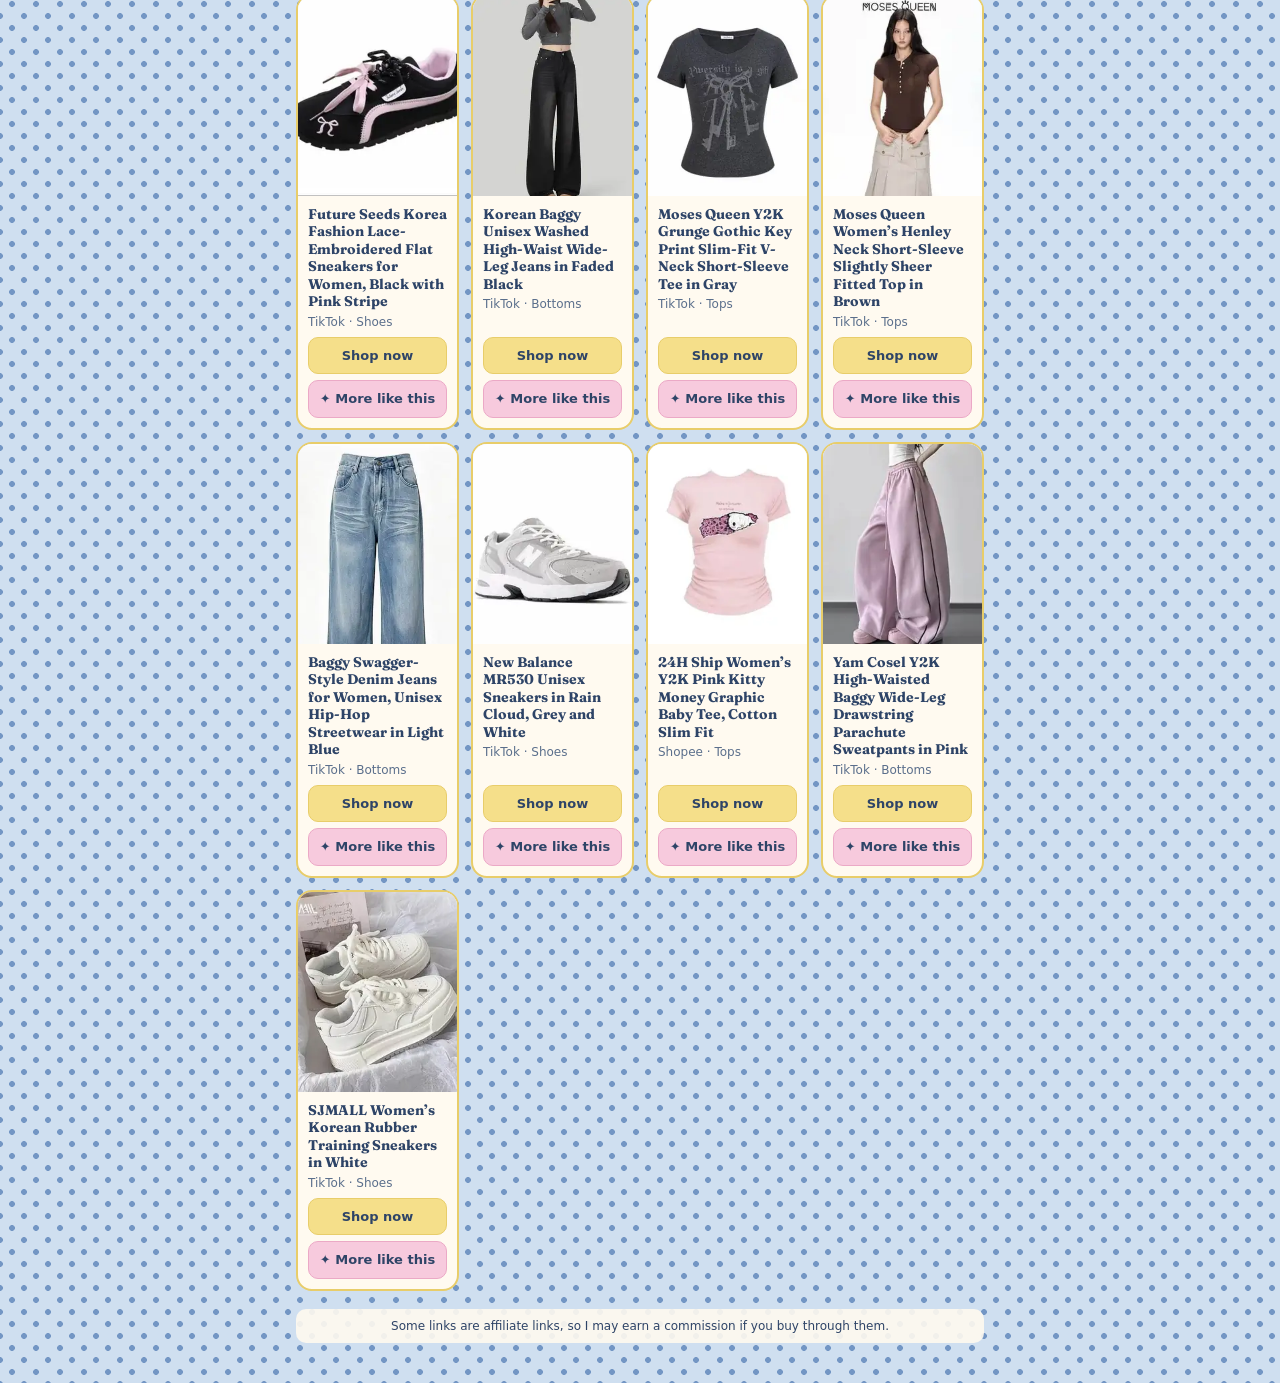
==== commit e2d7e750: "Add files via upload" ====
--- a/index.html
+++ b/index.html
@@ -59,6 +59,8 @@
 .dots i{width:7px;height:7px;border-radius:50%;background:rgba(255,255,255,.55);box-shadow:0 0 2px rgba(0,0,0,.5)}
 .dots i.on{background:#fff}
 .fit-title{font-family:var(--serif);font-weight:700;font-size:16px;color:var(--ink);margin:0 0 10px}
+#top .chip.half{flex:1 1 calc(50% - 3px)}
+.rule{font-size:13px;color:var(--ink);background:rgba(255,250,240,.9);border-radius:10px;padding:8px 12px;margin:0 0 10px}
 .count{font-size:14px;color:var(--ink);margin:0 0 10px;font-weight:600}
 .grid{display:grid;grid-template-columns:repeat(auto-fill,minmax(150px,1fr));gap:12px}
 .card{display:flex;flex-direction:column;background:var(--card);border:2px solid var(--line);border-radius:16px;overflow:hidden}
@@ -70,13 +72,46 @@
 .desc{font-size:12.5px;margin:0 0 10px;display:-webkit-box;-webkit-line-clamp:4;-webkit-box-orient:vertical;overflow:hidden}
 .shop{margin-top:auto;display:block;text-align:center;text-decoration:none;color:var(--ink);background:var(--accent);border:1px solid var(--line);border-radius:10px;padding:8px;font-size:13px;font-weight:600}
 .empty{color:var(--text);background:var(--card);border-radius:10px;padding:10px 12px;font-size:14px;margin-top:12px}
+.more{margin-top:6px;display:block;width:100%;text-align:center;background:#f7cadd;border:1px solid #eba9c6;border-radius:10px;padding:8px;font-size:13px;font-weight:600;color:var(--ink)}
+.more.wide{margin:0 0 12px;font-family:var(--serif);font-size:14px}
+.more.back{display:inline-block;width:auto;margin:0 0 10px;padding:8px 16px}
+button.shop{width:100%}
+.ph.tall{height:260px}
+.sec{font-family:var(--serif);font-size:16px;font-weight:700;color:var(--ink);margin:14px 0 10px}
+.hints{margin:-4px 0 12px;flex-wrap:nowrap;overflow-x:auto;scrollbar-width:none;-webkit-overflow-scrolling:touch;padding-bottom:2px}
+.hints::-webkit-scrollbar{display:none}
+#q{scroll-margin-top:8px}
+.hints .chip{flex:0 0 auto;border-radius:999px;background:var(--cream);font-size:12px;padding:3px 10px}
+.shop.all{margin:0 0 8px;padding:10px;font-family:var(--serif);font-size:14px;background:#cfe0f7;border-color:#a8c4ea}
+#top .chip,#top .chip.half{flex:1 1 auto;font-size:13px;padding:5px 10px}
+.tp .chip.tog{background:var(--cream);border-color:var(--line)}
+.tp .chip.tog.on{background:var(--blue);border-color:var(--blue);color:var(--cream)}
+.srow{display:flex;gap:8px;align-items:flex-start;margin-bottom:12px}
+.srow input{flex:1 1 auto;min-width:0;margin-bottom:0;height:50px}
+.srow .bar{flex:0 0 auto;margin-bottom:0}
+.srow .menu-btn{width:50px;height:50px;color:var(--ink)}
+.menu .code{margin-bottom:12px}
+.ltags{display:flex;flex-wrap:wrap;gap:5px;margin:0 0 10px}
+.ltags button{border:1px solid #eba9c6;background:#f7cadd;color:var(--ink);border-radius:999px;padding:3px 10px;font-size:12px;font-weight:600;font-family:inherit}
+.card .ltags{margin:0 0 8px}
+.card .ltags button{font-size:11px;padding:2px 8px}
+.ltags button.n{background:var(--blue);border-color:var(--blue);color:var(--cream)}
 </style>
 </head>
 <body>
 <main>
+<div class="hero">
+<h1>✦ My favorite finds ✦</h1>
+<p class="sub">Shop by platform, audience, or category, or search for something specific.</p>
+<p class="sub note">✦ Updated weekly, so check back for new finds and changes! ✦</p>
+</div>
+<label class="sr-only" for="q">Search products</label>
+<div class="srow">
+<input id="q" type="search" placeholder="Search style, color or model #">
 <div class="bar">
-<button id="mb" class="menu-btn" type="button" aria-label="Contact menu" aria-expanded="false" aria-controls="menu"><span></span><span></span><span></span></button>
+<button id="mb" class="menu-btn" type="button" aria-label="SHEIN code and contact links" aria-expanded="false" aria-controls="menu"><svg viewBox="0 0 24 24" width="26" height="26" aria-hidden="true"><circle cx="12" cy="12" r="9" fill="none" stroke="currentColor" stroke-width="2.4"/><circle cx="12" cy="7.6" r="1.5" fill="currentColor"/><path d="M12 11v6" stroke="currentColor" stroke-width="2.6" stroke-linecap="round"/></svg></button>
 <div id="menu" class="menu contact" hidden>
+<div class="code"><span>My SHEIN code: <strong id="cv">4YWWWAX</strong></span><button id="cb" type="button">Copy</button></div>
 <h2>Find me here</h2>
 <a class="pk" href="https://pin.it/55g16P92n" target="_blank" rel="noopener">Pinterest</a>
 <a class="tt" href="https://www.tiktok.com/@velvet.bloom174" target="_blank" rel="noopener">TikTok @velvet.bloom174</a>
@@ -84,16 +119,10 @@
 <a class="fb" href="https://www.facebook.com/share/1EjN95XBGH/?mibextid=wwXIfr" target="_blank" rel="noopener">Facebook</a>
 </div>
 </div>
-<div class="hero">
-<h1>✦ My favorite finds ✦</h1>
-<p class="sub">Shop by platform, audience, or category, or search for something specific.</p>
-<p class="sub note">✦ Updated weekly, so check back for new finds and changes! ✦</p>
-</div>
-<div class="code"><span>My SHEIN code: <strong id="cv">4YWWWAX</strong></span><button id="cb" type="button">Copy</button></div>
-<label class="sr-only" for="q">Search products</label>
-<input id="q" type="search" placeholder="Search by name, brand, color or style">
-<div class="panel">
+</div>
 <div id="top" class="row tp"></div>
+<div id="hints" class="row hints" aria-label="Search ideas" hidden></div>
+<div class="panel" id="panel" hidden>
 <h2>Shop by platform</h2>
 <div id="plat" class="row tk"></div>
 <h2>Shop by audience</h2>
@@ -103,15 +132,29 @@
 <div id="subs" class="row subs"></div>
 </div>
 <section id="fits" hidden>
+<p id="fitHead" class="fit-title"></p>
+<p id="fitNote" class="rule" hidden></p>
 <div id="car" class="car" hidden>
 <div id="track" class="track" tabindex="0" aria-label="School fits photos, swipe to see more"></div>
 <span id="num" class="num" aria-live="polite"></span>
 <div id="dots" class="dots" aria-hidden="true"></div>
 </div>
+<div id="lookTags" class="ltags" hidden></div>
+<button id="shopAll" class="shop all" type="button" hidden>🛍 Shop the whole look</button>
+<p id="shopMsg" class="rule" hidden>Opening every piece in new tabs. If only one opened, allow pop-ups for this site or tap each Shop now button below.</p>
+<button id="lookMore" class="more wide" type="button" hidden>✦ More like this look</button>
 <p id="fitEmpty" class="empty">School fits are coming soon. Check back!</p>
 <p id="fitTitle" class="fit-title"></p>
 <div id="fitGrid" class="grid"></div>
 </section>
+<section id="simSec" hidden>
+<button id="simBack" class="more back" type="button">← Back</button>
+<p id="simHead" class="fit-title"></p>
+<p id="simLH" class="sec" hidden>Similar looks</p><div id="simLooks" class="grid"></div>
+<p id="simIH" class="sec">Shop similar finds</p><div id="simItems" class="grid"></div>
+<p id="simEmpty" class="empty" hidden>Nothing similar yet. Check back soon!</p>
+</section>
+<section id="lookSec" hidden><p class="sec">Looks</p><div id="lookGrid" class="grid"></div></section>
 <p id="count" class="count" aria-live="polite"></p>
 <div id="grid" class="grid"></div>
 <p id="empty" class="empty" hidden></p>
@@ -127,9 +170,10 @@
 {n:"Accessories",c:["Jewelry","Watches","Belts","Sunglasses","Hats","Scarves","Gloves"]},
 {n:"Other Garments & Hair",c:["Socks & Intimates","Hair & Wigs"]},
 {n:"Beauty",c:["Makeup"]}];
-var items=[{"n": "ADYCE Women’s Champagne High-Slit A-Line Long Evening Dress with Tie Back", "b": "ADYCE", "s": "SHEIN", "a": "Women", "g": "Clothing", "c": "Dresses", "d": "ADYCE elegant long evening party dress in champagne with a boned high waist, high slit, tie back, and A-line skirt. Made for evening and party occasions.", "kw": "gown maxi formal prom party champagne gold boned slit", "img": "[data-uri]", "u": "https://onelink.shein.com/60/68hdrxg66jw8?ismg_ol=7fxY20T9QQG_01_KOC-C", "k": "adyce-dress"}, {"n": "Women’s Light Pink French-Style Slim Fit Ruffle Evening Dress", "b": "", "s": "SHEIN", "a": "Women", "g": "Clothing", "c": "Dresses", "d": "Light pink slim-fit evening party dress with ruffles and a French-inspired style. Listed for wedding guests, graduations, formal holidays, and beach or summer outfits.", "kw": "pink gown maxi formal party wedding guest graduation holiday summer fall", "img": "[data-uri]", "u": "https://onelink.shein.com/60/68hg5z6p0p6k?ismg_ol=C3wckD5soAk_01_KOC-C", "k": "pink-ruffle-dress"}, {"n": "MOTF Premium Lightweight Elegant Halter Dress for Beach Vacation and Summer", "b": "MOTF", "s": "SHEIN", "a": "Women", "g": "Clothing", "c": "Dresses", "d": "MOTF premium lightweight elegant halter dress, a luxury goddess dress for beach vacations and summer.", "kw": "brown terracotta rust ruffle tiered goddess luxury maxi sleeveless summer", "k": "motf-halter-dress", "img": "[data-uri]", "u": "https://onelink.shein.com/61/68js2nk388jk?ismg_ol=LLwK8AC2ufy_01_KOC-C"}, {"n": "DEEKA Women’s Oversized Black Faux Leather Jacket, Loose Minimalist Style", "b": "DEEKA", "s": "SHEIN", "a": "Women", "g": "Clothing", "c": "Outerwear", "d": "DEEKA loose, oversized faux leather jacket in black with a minimalist, versatile European and American style. Listed for spring and autumn.", "kw": "coat leather-look black fall spring", "img": "[data-uri]", "u": "https://onelink.shein.com/60/68hhdzkiiv5l?ismg_ol=LH4531m0GBW_01_KOC-C", "k": "deeka-jacket"}, {"n": "Women’s Vintage-Style Black Double-Breasted High Collar Coat", "b": "", "s": "SHEIN", "a": "Women", "g": "Clothing", "c": "Outerwear", "d": "Solid black double-breasted women’s jacket with a high collar and vintage style. Listed as a commuter coat for autumn, winter, and spring.", "kw": "jacket commuter autumn winter spring solid color black", "k": "black-double-breasted-coat", "img": "[data-uri]", "u": "https://onelink.shein.com/61/68jrupgm3axf?ismg_ol=GDjPuRwghKl_01_KOC-C"}, {"n": "SHEGLAM Life Is Sweet Advent Calendar Makeup Gift Box", "b": "SHEGLAM", "s": "SHEIN", "a": "Women", "g": "Beauty", "c": "Makeup", "d": "SHEGLAM Life Is Sweet advent calendar gift box of beauty cosmetics and makeup for women and girls.", "kw": "cosmetics beauty cosmetic girls halloween fall winter y2k rave face paint gift set", "k": "sheglam-advent", "img": "[data-uri]", "u": "https://onelink.shein.com/61/68jrmhhyklje?ismg_ol=JpoYJQTchA6_01_KOC-C"}, {"n": "Modern Filipiniana Short Sleeve Dress for Women in Champagne", "b": "", "s": "SHEIN", "a": "Women", "g": "Clothing", "c": "Dresses", "d": "Modern Filipiniana short sleeve dress in champagne, listed for festivals, weddings, vacations, and summer.", "kw": "champagne filipiniana puff sleeve embroidered maxi festival wedding vacation summer", "k": "modern-filipiniana-dress", "img": "[data-uri]", "u": "https://onelink.shein.com/61/68k209wr69fg?ismg_ol=1f9ltASLKJf_01_KOC-C"}, {"n": "Modern Filipino-Style Butterfly Sleeve Stand Collar Blouse with Patchwork Sleeves", "b": "", "s": "SHEIN", "a": "Women", "g": "Clothing", "c": "Tops", "d": "Modern Filipino-style blouse with butterfly sleeves, patchwork sleeve details, and a stand collar.", "kw": "filipiniana bolero cropped cream stand collar butterfly sleeve", "k": "filipino-butterfly-blouse", "img": "[data-uri]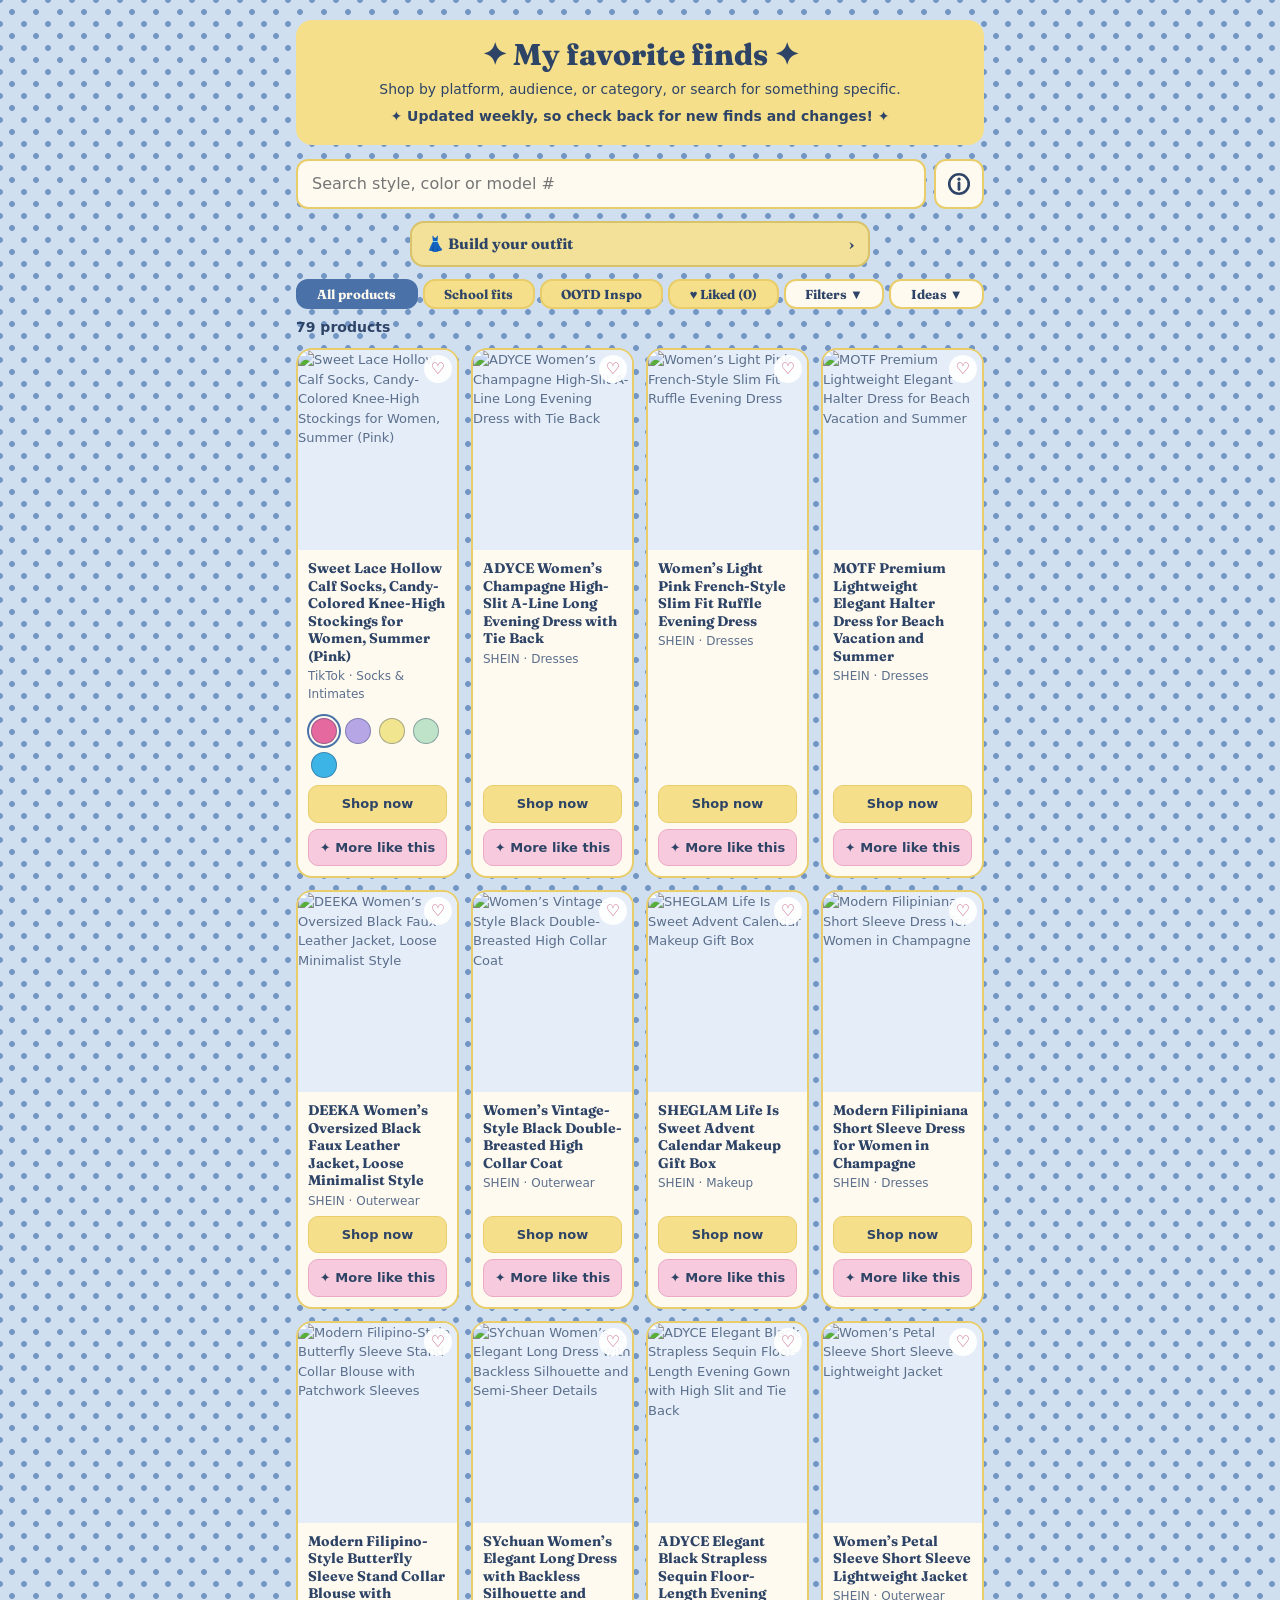
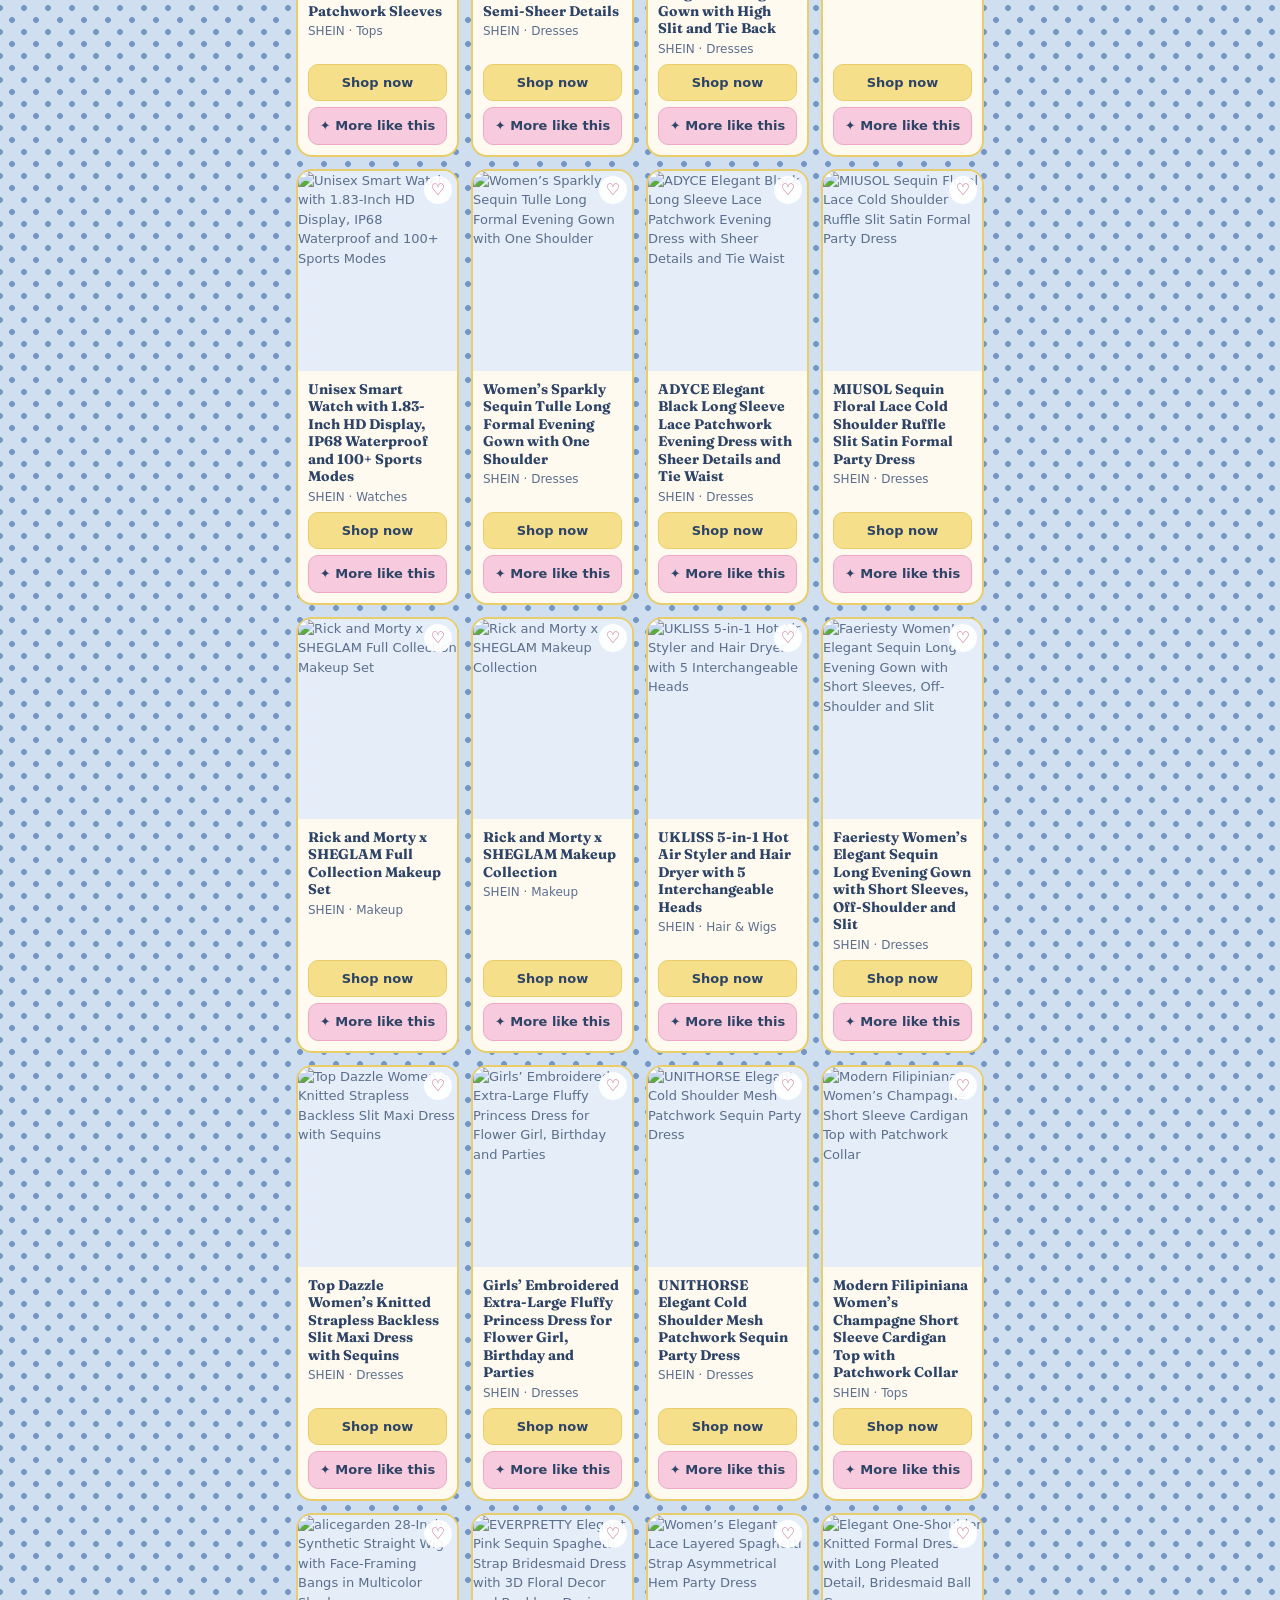
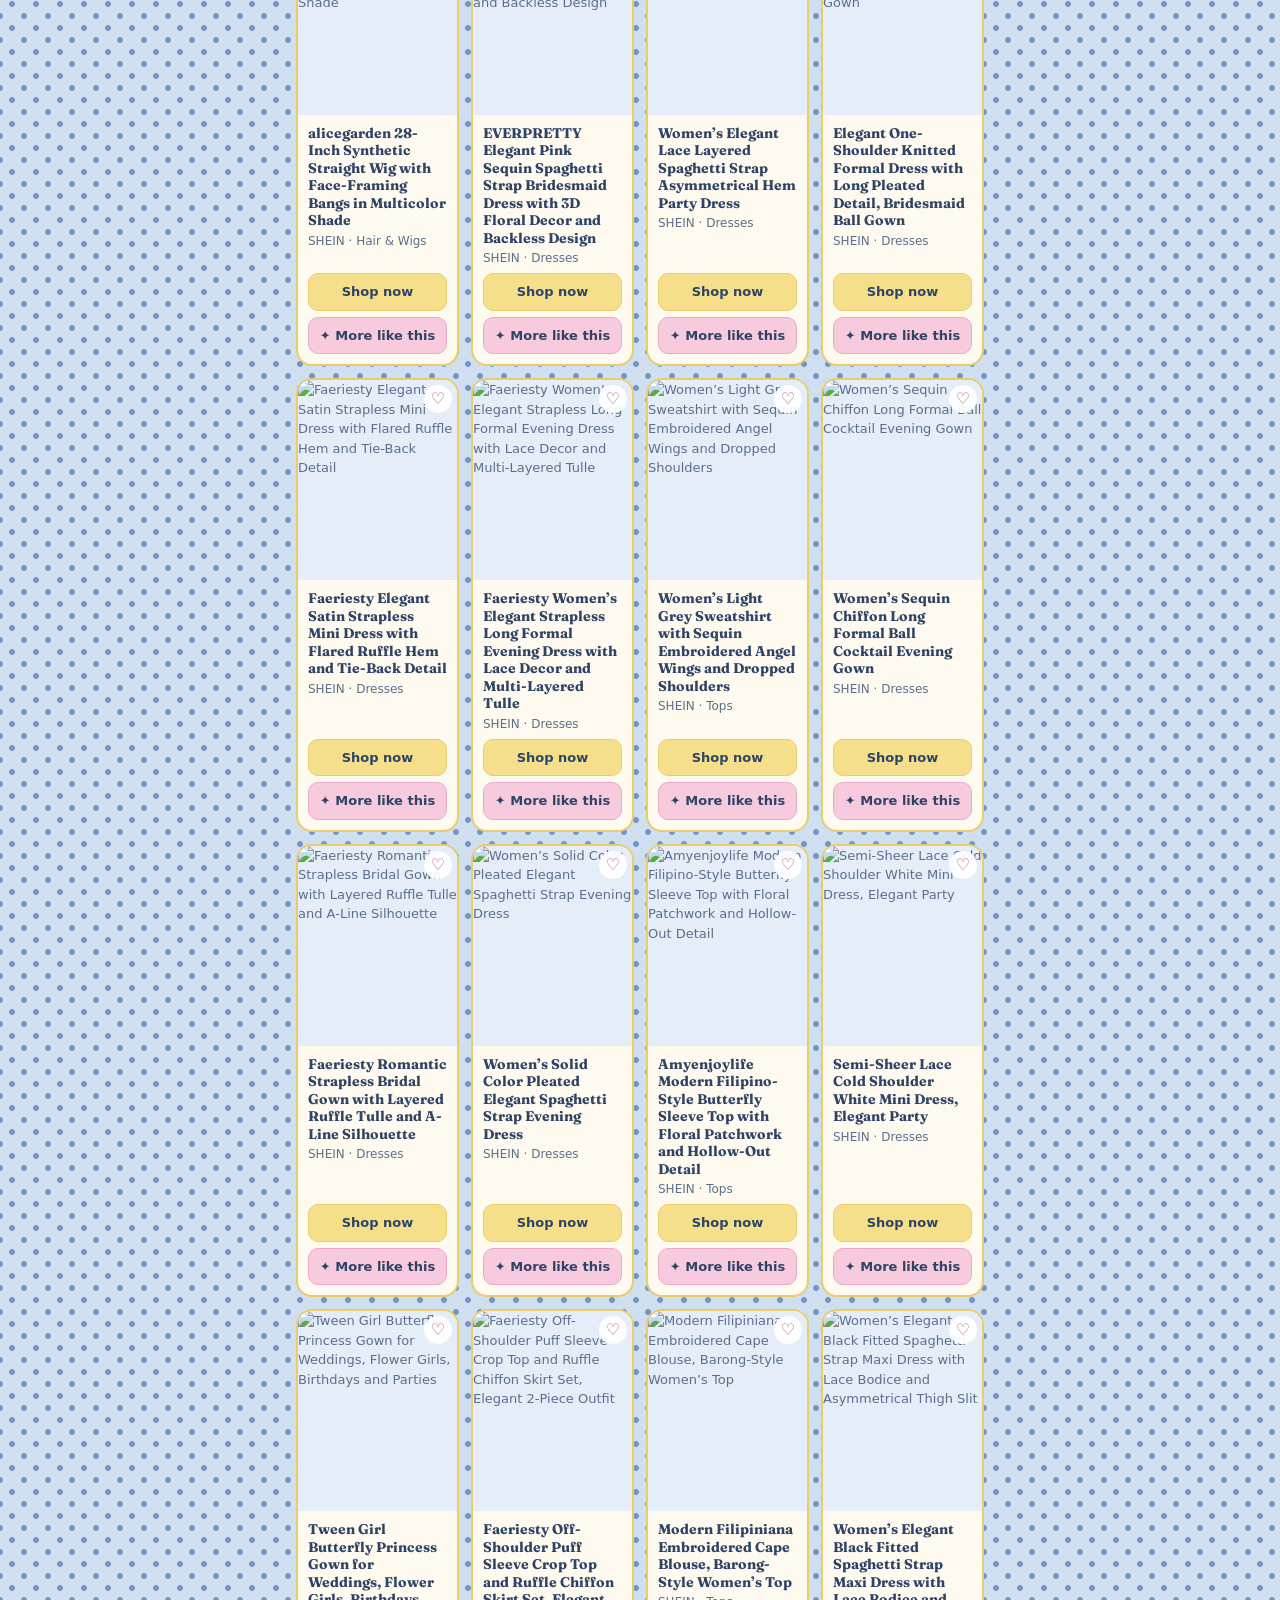
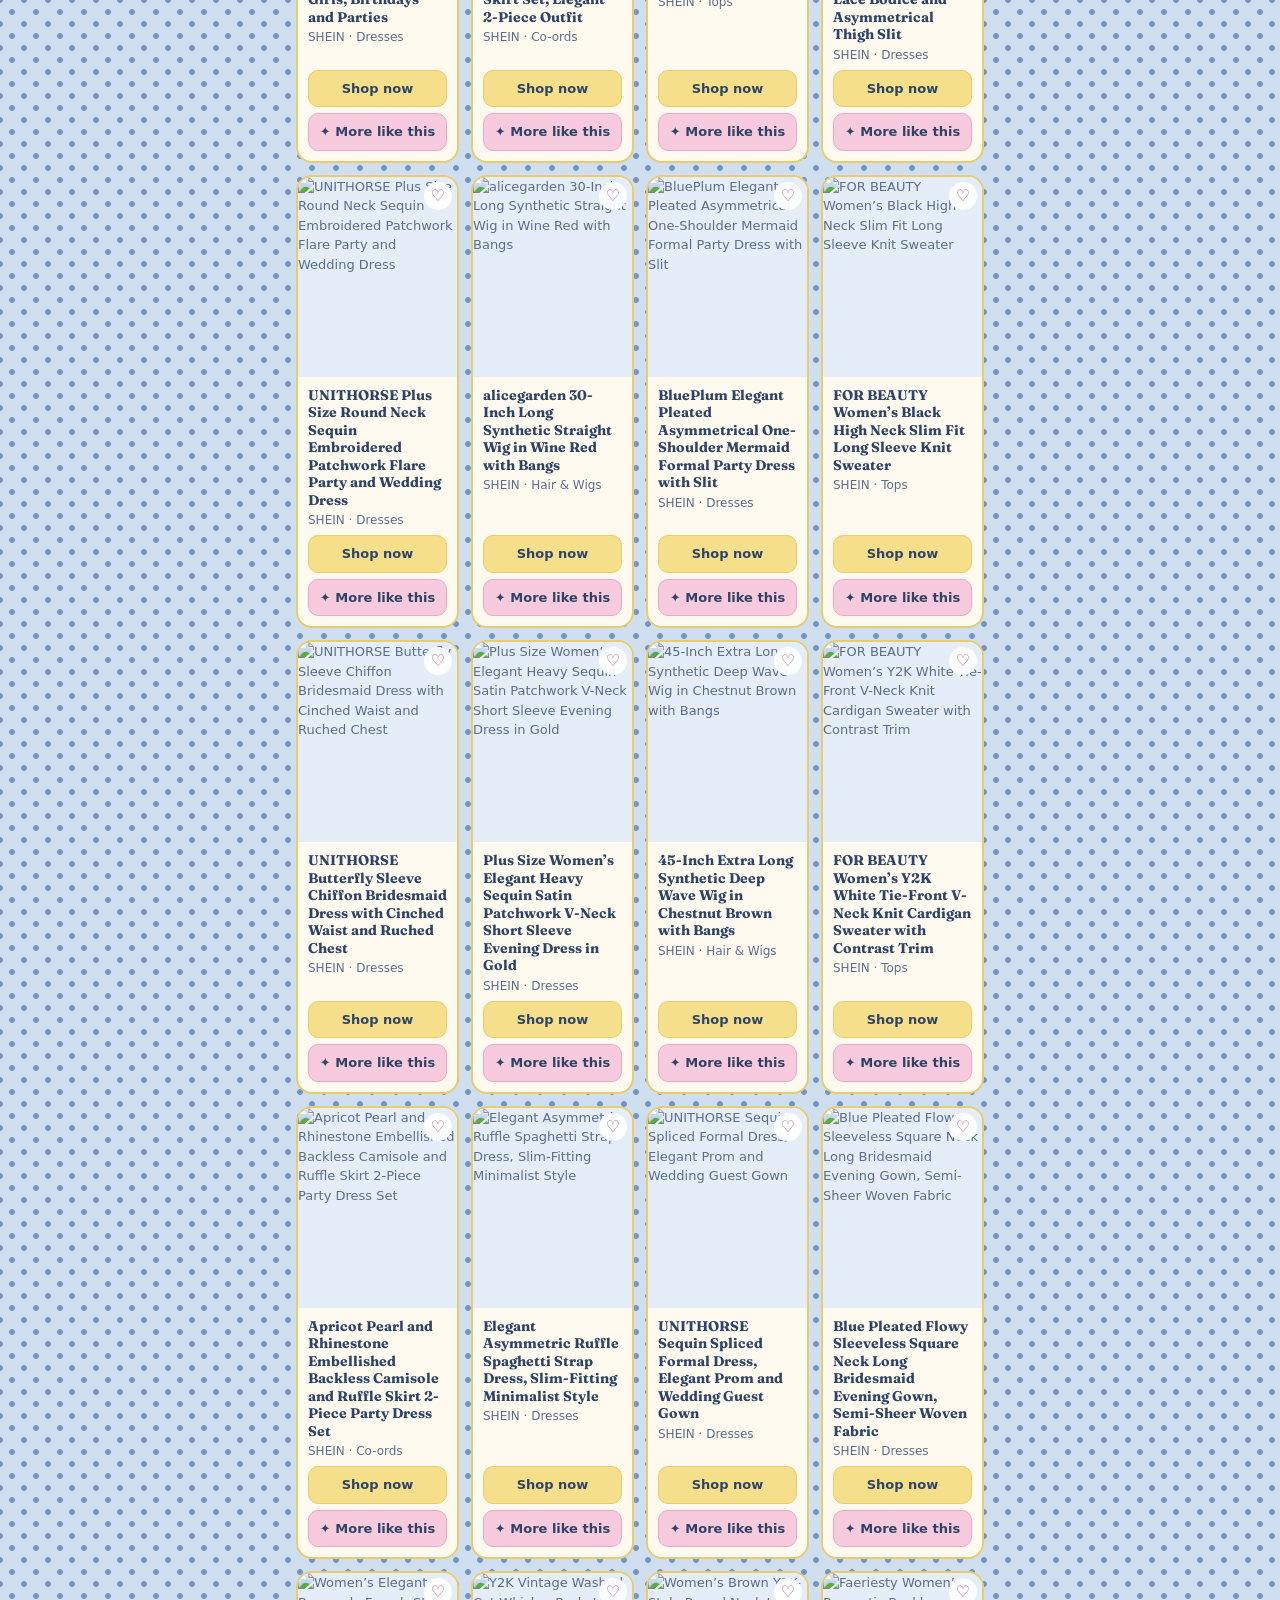
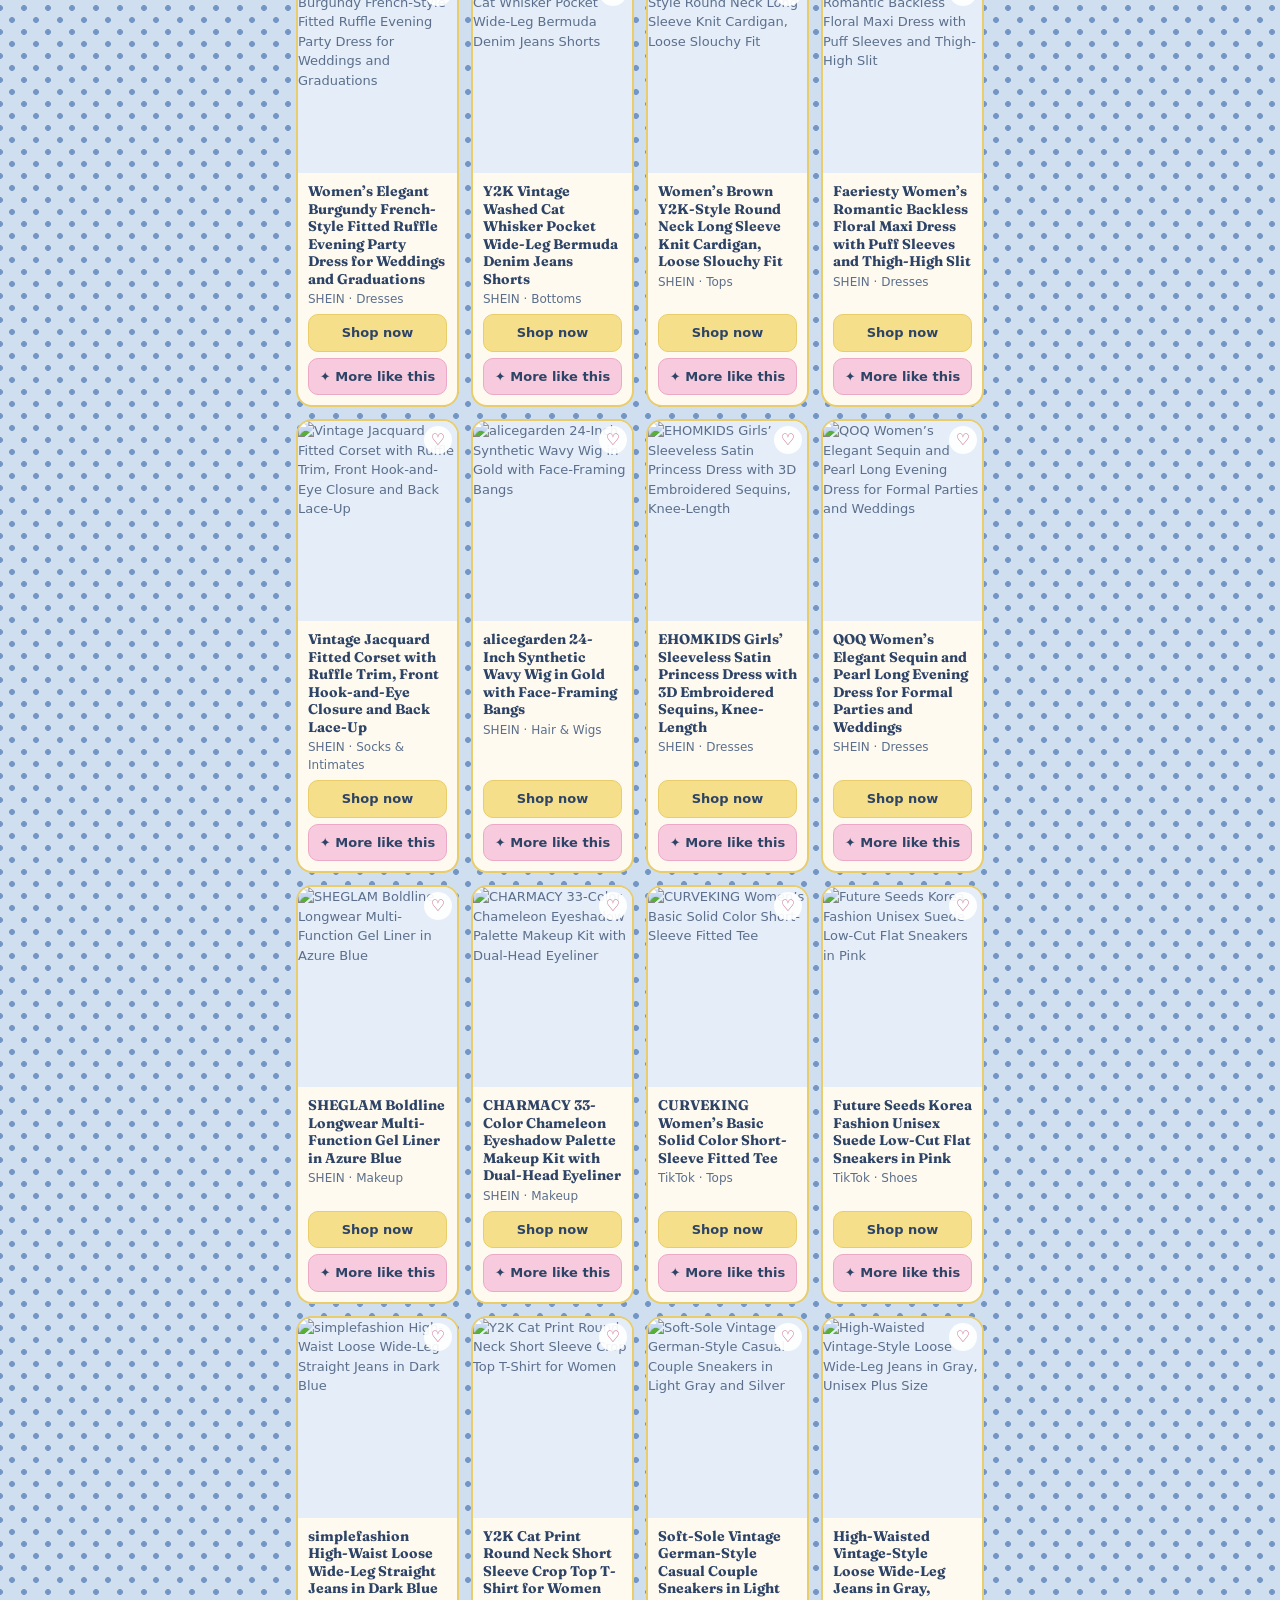
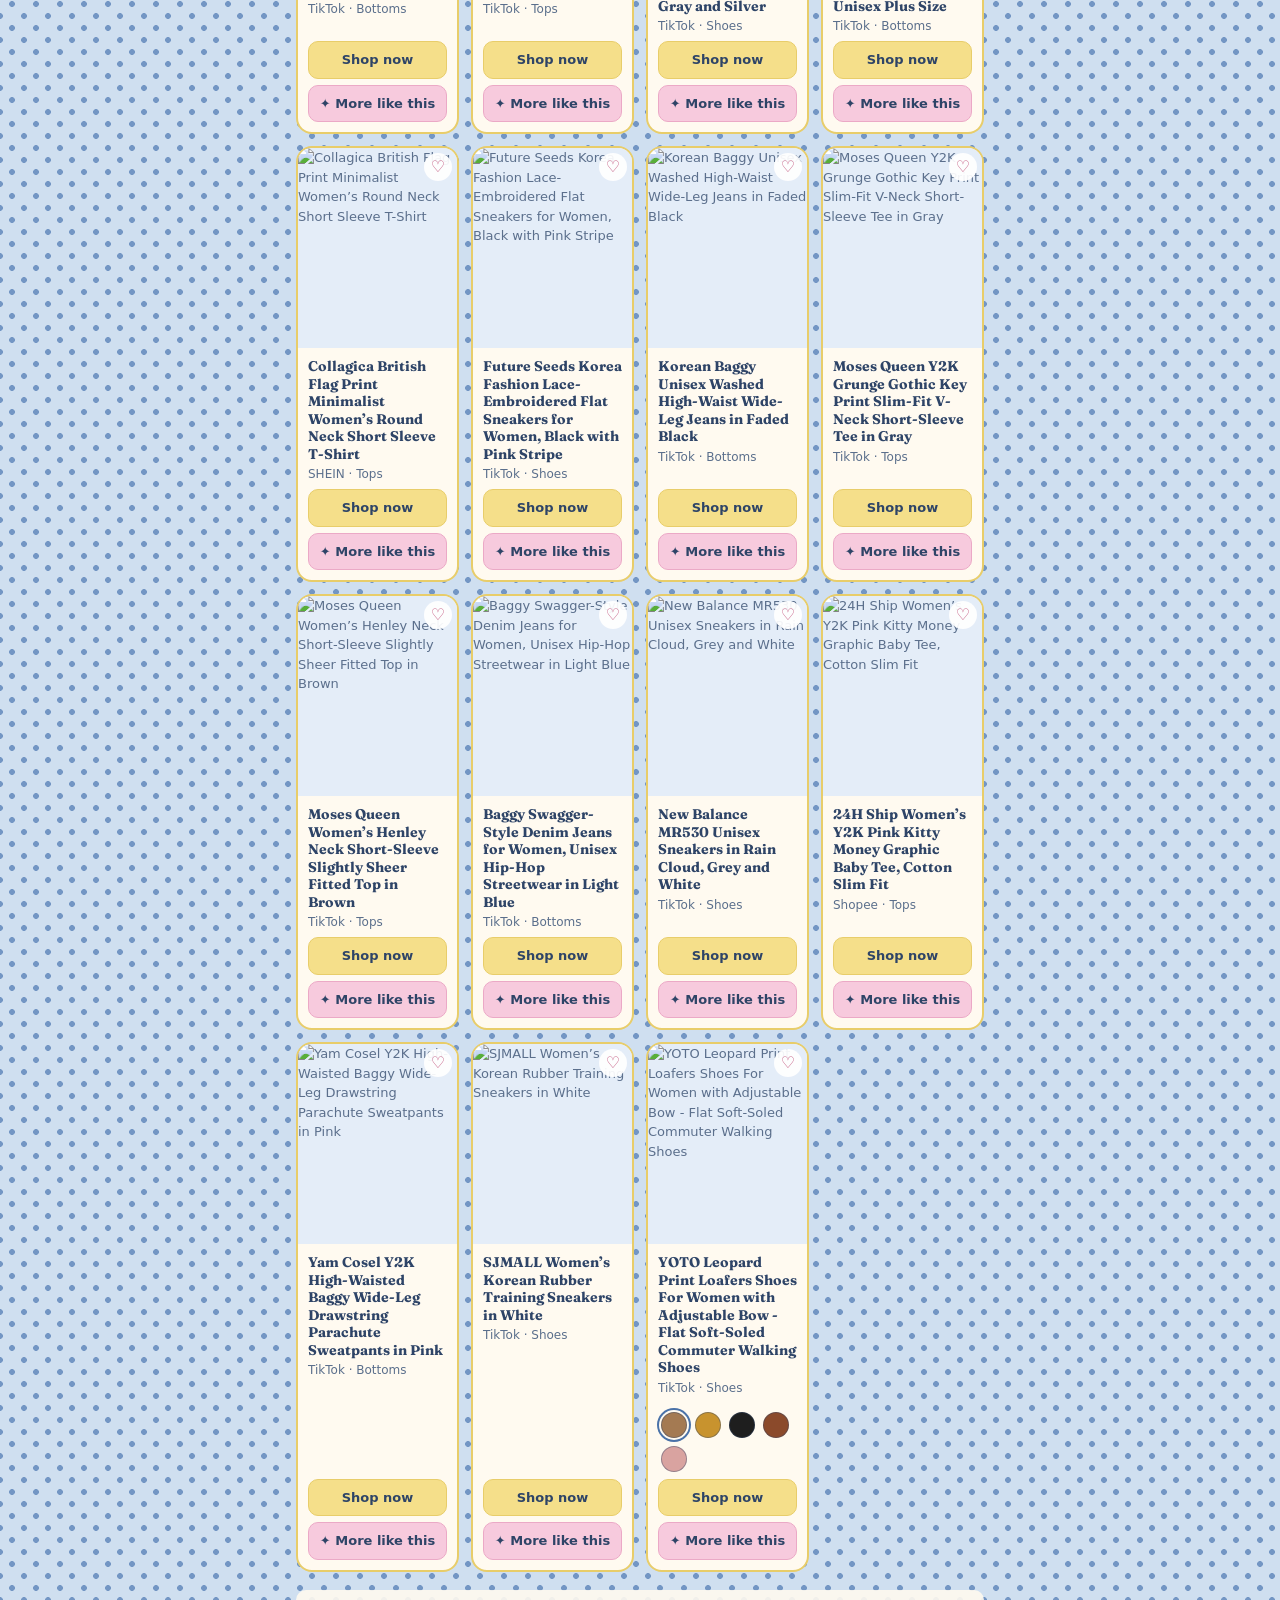
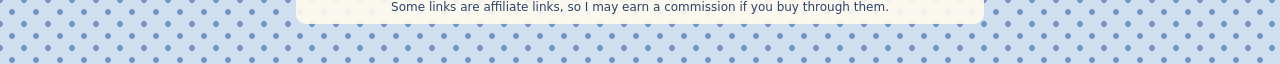
==== commit 156604a3: "Add files via upload" ====
--- a/index.html
+++ b/index.html
@@ -4,99 +4,15 @@
 <meta charset="utf-8">
 <meta name="viewport" content="width=device-width, initial-scale=1, viewport-fit=cover">
 <title>My favorite finds</title>
+<link rel="stylesheet" href="styles.css">
 <link href="https://fonts.googleapis.com/css2?family=Fraunces:wght@700;800&display=swap" rel="stylesheet">
-<style>
-:root{color-scheme:light;--bg:#cfdff0;--dot:#7396c4;--card:#fffaf0;--text:#2e4467;--muted:#5b6f8c;--line:#e8cd6a;--accent:#f5df8a;--accent-bg:#fbf1c4;--cream:#fffaf0;--ink:#2e4467;--blue:#4a72a8;--serif:"Fraunces",Georgia,"Times New Roman",serif;box-sizing:border-box;padding-top:env(safe-area-inset-top,0px);padding-bottom:env(safe-area-inset-bottom,0px)}
-html{scroll-padding-top:env(safe-area-inset-top,0px)}
-*{box-sizing:border-box}
-body{margin:0;color:var(--text);font-family:system-ui,-apple-system,"Segoe UI",Roboto,sans-serif;line-height:1.5;background-color:var(--bg);background-image:radial-gradient(circle,var(--dot) 2.6px,transparent 3.2px),radial-gradient(circle,var(--dot) 2.6px,transparent 3.2px);background-size:24px 24px;background-position:0 0,12px 12px}
-main{max-width:720px;margin:0 auto;padding:20px 16px 40px}
-.sr-only{position:absolute;width:1px;height:1px;overflow:hidden;clip:rect(0 0 0 0);white-space:nowrap}
-.hero{background:var(--accent);border-radius:16px;padding:18px 14px;text-align:center;margin-bottom:14px}
-h1{font-family:var(--serif);font-size:30px;line-height:1.15;margin:0 0 6px;font-weight:800;color:var(--ink)}
-.sub{color:var(--ink);font-size:14px;margin:0}
-input{width:100%;font:inherit;padding:11px 14px;border:2px solid var(--line);border-radius:12px;background:var(--card);color:var(--text);margin-bottom:12px}
-button{font:inherit;cursor:pointer;color:var(--text)}
-button:focus-visible,input:focus-visible,a:focus-visible{outline:3px solid var(--blue);outline-offset:2px}
-.panel{background:rgba(255,250,240,.9);border-radius:16px;padding:12px 12px 2px;margin-bottom:14px}
-.panel h2{font-family:var(--serif);font-size:14px;margin:2px 0 6px;color:var(--ink)}
-.row{display:flex;flex-wrap:wrap;gap:5px;margin-bottom:8px}
-.row .chip{flex:1 1 auto;padding:4px 10px;line-height:1.25;border:2px solid var(--line);border-radius:12px;background:var(--accent);color:var(--ink);font-family:var(--serif);font-weight:700;font-size:13px;text-align:center}
-.tp .chip{background:#d9c8f0;border-color:#c3aae6}
-.tk .chip{background:#f7cadd;border-color:#eba9c6}
-.tb .chip{background:#cfe0f7;border-color:#a8c4ea}
-.tp .chip.fits{background:var(--accent);border-color:var(--line)}
-#top .chip{flex:1 1 100%;font-size:15px;padding:5px 10px}
-.row.subs{margin-top:-4px}
-.row.subs .chip{border-radius:999px;background:var(--cream);font-size:12px;padding:3px 10px}
-.row .chip.none{opacity:.6}
-.row .chip.on{background:var(--blue);border-color:var(--blue);color:var(--cream);opacity:1}
-.note{margin-top:6px;font-weight:600}
-.bar{position:relative;display:flex;justify-content:flex-end;margin-bottom:10px;z-index:20}
-.menu-btn{width:46px;height:46px;border-radius:12px;border:2px solid var(--line);background:var(--cream);display:flex;flex-direction:column;align-items:center;justify-content:center;gap:5px;padding:0}
-.menu-btn span{display:block;width:22px;height:3px;border-radius:2px;background:var(--ink)}
-.menu{position:absolute;top:54px;right:0;width:min(300px,88vw);background:var(--cream);border:2px solid var(--line);border-radius:16px;padding:12px;box-shadow:0 8px 24px rgba(46,68,103,.25)}
-.menu.contact{margin-top:0;padding-bottom:12px}
-.code{display:flex;align-items:center;justify-content:center;gap:10px;flex-wrap:wrap;background:#f7cadd;border:2px solid #eba9c6;border-radius:12px;padding:8px 12px;margin-bottom:12px;color:var(--ink);font-size:15px}
-.code strong{font-family:var(--serif);font-size:17px;letter-spacing:.05em;user-select:all}
-.code button{border:2px solid var(--blue);background:var(--cream);color:var(--ink);border-radius:10px;padding:4px 14px;font-weight:600}
-.disc{text-align:center;font-size:12px;color:var(--ink);margin:18px 0 0;background:rgba(255,250,240,.9);border-radius:10px;padding:8px 12px}
-.contact{margin-top:22px;padding-bottom:10px}
-.contact h2{text-align:center;font-size:18px}
-.contact a{display:block;text-align:center;text-decoration:none;color:var(--ink);font-family:var(--serif);font-weight:700;font-size:16px;border:2px solid var(--line);border-radius:12px;padding:12px;margin-bottom:8px;background:var(--accent)}
-.contact a.pk{background:#f7cadd;border-color:#eba9c6}
-.contact a.tt{background:#d9c8f0;border-color:#c3aae6}
-.contact a.fb{background:#cfe0f7;border-color:#a8c4ea}
-.contact small{display:block;text-align:center;font-size:12px;color:var(--muted);margin-top:4px}
-[hidden]{display:none!important}
-.car{position:relative;border-radius:16px;overflow:hidden;background:var(--card);border:2px solid var(--line);margin-bottom:12px}
-.track{display:flex;overflow-x:auto;scroll-snap-type:x mandatory;-webkit-overflow-scrolling:touch;scrollbar-width:none}
-.track::-webkit-scrollbar{display:none}
-.slide{flex:0 0 100%;scroll-snap-align:center;aspect-ratio:3/4;background:#e4edf8}
-.slide img{width:100%;height:100%;object-fit:cover;display:block}
-.num{position:absolute;top:10px;right:10px;background:rgba(46,68,103,.75);color:#fff;border-radius:999px;padding:2px 12px;font-size:13px;font-weight:600}
-.dots{position:absolute;bottom:10px;left:0;right:0;display:flex;justify-content:center;gap:6px}
-.dots i{width:7px;height:7px;border-radius:50%;background:rgba(255,255,255,.55);box-shadow:0 0 2px rgba(0,0,0,.5)}
-.dots i.on{background:#fff}
-.fit-title{font-family:var(--serif);font-weight:700;font-size:16px;color:var(--ink);margin:0 0 10px}
-#top .chip.half{flex:1 1 calc(50% - 3px)}
-.rule{font-size:13px;color:var(--ink);background:rgba(255,250,240,.9);border-radius:10px;padding:8px 12px;margin:0 0 10px}
-.count{font-size:14px;color:var(--ink);margin:0 0 10px;font-weight:600}
-.grid{display:grid;grid-template-columns:repeat(auto-fill,minmax(150px,1fr));gap:12px}
-.card{display:flex;flex-direction:column;background:var(--card);border:2px solid var(--line);border-radius:16px;overflow:hidden}
-.ph{height:200px;display:flex;align-items:center;justify-content:center;font-size:13px;color:var(--muted);background:#e4edf8}
-.ph img{width:100%;height:100%;object-fit:cover;object-position:top;display:block}
-.body{padding:10px;display:flex;flex-direction:column;flex:1}
-.name{font-family:var(--serif);font-size:14px;font-weight:700;margin:0 0 2px;line-height:1.25}
-.meta{font-size:12px;color:var(--muted);margin:0 0 6px}
-.desc{font-size:12.5px;margin:0 0 10px;display:-webkit-box;-webkit-line-clamp:4;-webkit-box-orient:vertical;overflow:hidden}
-.shop{margin-top:auto;display:block;text-align:center;text-decoration:none;color:var(--ink);background:var(--accent);border:1px solid var(--line);border-radius:10px;padding:8px;font-size:13px;font-weight:600}
-.empty{color:var(--text);background:var(--card);border-radius:10px;padding:10px 12px;font-size:14px;margin-top:12px}
-.more{margin-top:6px;display:block;width:100%;text-align:center;background:#f7cadd;border:1px solid #eba9c6;border-radius:10px;padding:8px;font-size:13px;font-weight:600;color:var(--ink)}
-.more.wide{margin:0 0 12px;font-family:var(--serif);font-size:14px}
-.more.back{display:inline-block;width:auto;margin:0 0 10px;padding:8px 16px}
-button.shop{width:100%}
-.ph.tall{height:260px}
-.sec{font-family:var(--serif);font-size:16px;font-weight:700;color:var(--ink);margin:14px 0 10px}
-.hints{margin:-4px 0 12px;flex-wrap:nowrap;overflow-x:auto;scrollbar-width:none;-webkit-overflow-scrolling:touch;padding-bottom:2px}
-.hints::-webkit-scrollbar{display:none}
-#q{scroll-margin-top:8px}
-.hints .chip{flex:0 0 auto;border-radius:999px;background:var(--cream);font-size:12px;padding:3px 10px}
-.shop.all{margin:0 0 8px;padding:10px;font-family:var(--serif);font-size:14px;background:#cfe0f7;border-color:#a8c4ea}
-#top .chip,#top .chip.half{flex:1 1 auto;font-size:13px;padding:5px 10px}
-.tp .chip.tog{background:var(--cream);border-color:var(--line)}
-.tp .chip.tog.on{background:var(--blue);border-color:var(--blue);color:var(--cream)}
-.srow{display:flex;gap:8px;align-items:flex-start;margin-bottom:12px}
-.srow input{flex:1 1 auto;min-width:0;margin-bottom:0;height:50px}
-.srow .bar{flex:0 0 auto;margin-bottom:0}
-.srow .menu-btn{width:50px;height:50px;color:var(--ink)}
-.menu .code{margin-bottom:12px}
-.ltags{display:flex;flex-wrap:wrap;gap:5px;margin:0 0 10px}
-.ltags button{border:1px solid #eba9c6;background:#f7cadd;color:var(--ink);border-radius:999px;padding:3px 10px;font-size:12px;font-weight:600;font-family:inherit}
-.card .ltags{margin:0 0 8px}
-.card .ltags button{font-size:11px;padding:2px 8px}
-.ltags button.n{background:var(--blue);border-color:var(--blue);color:var(--cream)}
-</style>
+<link rel="manifest" href="manifest.webmanifest">
+<link rel="icon" href="icon-192.png" type="image/png">
+<link rel="apple-touch-icon" href="apple-touch-icon.png">
+<meta name="theme-color" content="#cfdff0">
+<meta name="apple-mobile-web-app-capable" content="yes">
+<meta name="mobile-web-app-capable" content="yes">
+<meta name="apple-mobile-web-app-title" content="Velvet Finds">
 </head>
 <body>
 <main>
@@ -120,6 +36,9 @@
 </div>
 </div>
 </div>
+<section id="build" class="build" hidden>
+<button id="bOpen" class="btog" type="button"><span>👗 Build your outfit</span><span aria-hidden="true">›</span></button>
+</section>
 <div id="top" class="row tp"></div>
 <div id="hints" class="row hints" aria-label="Search ideas" hidden></div>
 <div class="panel" id="panel" hidden>
@@ -147,6 +66,11 @@
 <p id="fitTitle" class="fit-title"></p>
 <div id="fitGrid" class="grid"></div>
 </section>
+<section id="likedSec" hidden>
+<p class="fit-title">Your liked finds ♥</p>
+<div id="likedGrid" class="grid"></div>
+<p id="likedEmpty" class="empty" hidden>Tap the ♡ on any product to save it here.</p>
+</section>
 <section id="simSec" hidden>
 <button id="simBack" class="more back" type="button">← Back</button>
 <p id="simHead" class="fit-title"></p>
@@ -160,160 +84,15 @@
 <p id="empty" class="empty" hidden></p>
 <p class="disc">Some links are affiliate links, so I may earn a commission if you buy through them.</p>
 </main>
-<script>
-var platforms=["SHEIN","Shopee","TikTok"];
-var audiences=["Women","Men","Kids","Plus Size"];
-var groups=[
-{n:"Clothing",c:["Tops","Bottoms","Co-ords","Dresses","Outerwear","Activewear","Sleepwear","Swimwear"]},
-{n:"Footwear",c:["Shoes"]},
-{n:"Bags",c:["Handbags","Backpacks","Wallets","Purses"]},
-{n:"Accessories",c:["Jewelry","Watches","Belts","Sunglasses","Hats","Scarves","Gloves"]},
-{n:"Other Garments & Hair",c:["Socks & Intimates","Hair & Wigs"]},
-{n:"Beauty",c:["Makeup"]}];
-var items=[{"n": "ADYCE Women’s Champagne High-Slit A-Line Long Evening Dress with Tie Back", "b": "ADYCE", "s": "SHEIN", "a": "Women", "g": "Clothing", "c": "Dresses", "d": "ADYCE elegant long evening party dress in champagne with a boned high waist, high slit, tie back, and A-line skirt. Made for evening and party occasions.", "kw": "gown maxi formal prom party champagne gold boned slit", "img": "[data-uri]", "u": "https://onelink.shein.com/60/68hdrxg66jw8?ismg_ol=7fxY20T9QQG_01_KOC-C", "k": "adyce-dress"}, {"n": "Women’s Light Pink French-Style Slim Fit Ruffle Evening Dress", "b": "", "s": "SHEIN", "a": "Women", "g": "Clothing", "c": "Dresses", "d": "Light pink slim-fit evening party dress with ruffles and a French-inspired style. Listed for wedding guests, graduations, formal holidays, and beach or summer outfits.", "kw": "pink gown maxi formal party wedding guest graduation holiday summer fall", "img": "[data-uri]", "u": "https://onelink.shein.com/60/68hg5z6p0p6k?ismg_ol=C3wckD5soAk_01_KOC-C", "k": "pink-ruffle-dress"}, {"n": "MOTF Premium Lightweight Elegant Halter Dress for Beach Vacation and Summer", "b": "MOTF", "s": "SHEIN", "a": "Women", "g": "Clothing", "c": "Dresses", "d": "MOTF premium lightweight elegant halter dress, a luxury goddess dress for beach vacations and summer.", "kw": "brown terracotta rust ruffle tiered goddess luxury maxi sleeveless summer", "k": "motf-halter-dress", "img": "[data-uri]", "u": "https://onelink.shein.com/61/68js2nk388jk?ismg_ol=LLwK8AC2ufy_01_KOC-C"}, {"n": "DEEKA Women’s Oversized Black Faux Leather Jacket, Loose Minimalist Style", "b": "DEEKA", "s": "SHEIN", "a": "Women", "g": "Clothing", "c": "Outerwear", "d": "DEEKA loose, oversized faux leather jacket in black with a minimalist, versatile European and American style. Listed for spring and autumn.", "kw": "coat leather-look black fall spring", "img": "[data-uri]", "u": "https://onelink.shein.com/60/68hhdzkiiv5l?ismg_ol=LH4531m0GBW_01_KOC-C", "k": "deeka-jacket"}, {"n": "Women’s Vintage-Style Black Double-Breasted High Collar Coat", "b": "", "s": "SHEIN", "a": "Women", "g": "Clothing", "c": "Outerwear", "d": "Solid black double-breasted women’s jacket with a high collar and vintage style. Listed as a commuter coat for autumn, winter, and spring.", "kw": "jacket commuter autumn winter spring solid color black", "k": "black-double-breasted-coat", "img": "[data-uri]", "u": "https://onelink.shein.com/61/68jrupgm3axf?ismg_ol=GDjPuRwghKl_01_KOC-C"}, {"n": "SHEGLAM Life Is Sweet Advent Calendar Makeup Gift Box", "b": "SHEGLAM", "s": "SHEIN", "a": "Women", "g": "Beauty", "c": "Makeup", "d": "SHEGLAM Life Is Sweet advent calendar gift box of beauty cosmetics and makeup for women and girls.", "kw": "cosmetics beauty cosmetic girls halloween fall winter y2k rave face paint gift set", "k": "sheglam-advent", "img": "[data-uri]", "u": "https://onelink.shein.com/61/68jrmhhyklje?ismg_ol=JpoYJQTchA6_01_KOC-C"}, {"n": "Modern Filipiniana Short Sleeve Dress for Women in Champagne", "b": "", "s": "SHEIN", "a": "Women", "g": "Clothing", "c": "Dresses", "d": "Modern Filipiniana short sleeve dress in champagne, listed for festivals, weddings, vacations, and summer.", "kw": "champagne filipiniana puff sleeve embroidered maxi festival wedding vacation summer", "k": "modern-filipiniana-dress", "img": "[data-uri]", "u": "https://onelink.shein.com/61/68k209wr69fg?ismg_ol=1f9ltASLKJf_01_KOC-C"}, {"n": "Modern Filipino-Style Butterfly Sleeve Stand Collar Blouse with Patchwork Sleeves", "b": "", "s": "SHEIN", "a": "Women", "g": "Clothing", "c": "Tops", "d": "Modern Filipino-style blouse with butterfly sleeves, patchwork sleeve details, and a stand collar.", "kw": "filipiniana bolero cropped cream stand collar butterfly sleeve", "k": "filipino-butterfly-blouse", "img": "[data-uri]", "u": "https://onelink.shein.com/61/68k1o3vw5dm1?ismg_ol=0NNf2q844Y8_01_KOC-C"}, {"n": "SYchuan Women’s Elegant Long Dress with Backless Silhouette and Semi-Sheer Details", "b": "SYchuan", "s": "SHEIN", "a": "Women", "g": "Clothing", "c": "Dresses", "d": "SYchuan elegant long dress with a backless silhouette, semi-sheer details, and high-elasticity fabric, listed for New Year outfits.", "kw": "burgundy red wine maroon lace ruffle strapless stretch new year party gown", "k": "sychuan-long-dress", "img": "[data-uri]", "u": "https://onelink.shein.com/61/68k1pv0vyuzh?ismg_ol=BhSqh8NDa1r_01_KOC-C"}, {"n": "ADYCE Elegant Black Strapless Sequin Floor-Length Evening Gown with High Slit and Tie Back", "b": "ADYCE", "s": "SHEIN", "a": "Women", "g": "Clothing", "c": "Dresses", "d": "ADYCE black strapless sequin evening gown with a high waist, ruched design, open tie back, high slit, and fishbone boning. Listed for prom, homecoming, wedding guests, and parties.", "kw": "gown corset boned sparkle prom homecoming wedding guest party formal", "k": "adyce-black-sequin-gown", "img": "[data-uri]", "u": "https://onelink.shein.com/61/68k1r6dm1pb3?ismg_ol=8oqcbZtM4MQ_01_KOC-C"}, {"n": "Women’s Petal Sleeve Short Sleeve Lightweight Jacket", "b": "", "s": "SHEIN", "a": "Women", "g": "Clothing", "c": "Outerwear", "d": "Lightweight women’s jacket with petal short sleeves.", "kw": "black cutout eyelet bolero cropped stand collar filipiniana", "k": "petal-sleeve-jacket", "img": "[data-uri]", "u": "https://onelink.shein.com/61/68k1srliq1k6?ismg_ol=LXgj0bakmfG_01_KOC-C"}, {"n": "Unisex Smart Watch with 1.83-Inch HD Display, IP68 Waterproof and 100+ Sports Modes", "b": "", "s": "SHEIN", "a": ["Women", "Men"], "g": "Accessories", "c": "Watches", "d": "Unisex smart watch with a 1.83-inch HD display, Alexa support, fitness tracking, IP68 waterproofing, 100+ sports modes, and a 300mAh battery. Works with iOS and Android.", "kw": "smartwatch fitness tracker alexa 300mah ios android gift beige gold wireless call", "k": "unisex-smart-watch", "img": "[data-uri]", "u": "https://onelink.shein.com/61/68k1vk83hjkk?ismg_ol=JTXx9nuYlnU_01_KOC-C"}, {"n": "Women’s Sparkly Sequin Tulle Long Formal Evening Gown with One Shoulder", "b": "", "s": "SHEIN", "a": "Women", "g": "Clothing", "c": "Dresses", "d": "Sparkly sequin and tulle long formal gown with one shoulder, listed for prom, bridesmaids, wedding guests, and cocktail parties.", "kw": "pink mauve ruffle maxi prom bridesmaid wedding guest cocktail party elegant", "k": "sequin-tulle-gown", "img": "[data-uri]", "u": "https://onelink.shein.com/61/68k1xz1gmz9j?ismg_ol=DL7LFR4Mq8i_01_KOC-C"}, {"n": "ADYCE Elegant Black Long Sleeve Lace Patchwork Evening Dress with Sheer Details and Tie Waist", "b": "ADYCE", "s": "SHEIN", "a": "Women", "g": "Clothing", "c": "Dresses", "d": "ADYCE black party evening dress with long lace sleeves, sheer patchwork, a split, and a tie waist. Listed as suitable for an autumn wedding.", "kw": "gown corset off shoulder lace party wedding autumn fall formal", "k": "adyce-black-lace-dress", "img": "[data-uri]", "u": "https://onelink.shein.com/61/68k1yyk0g8qo?ismg_ol=Dpm9VDvnEYA_01_KOC-C"}, {"n": "MIUSOL Sequin Floral Lace Cold Shoulder Ruffle Slit Satin Formal Party Dress", "b": "MIUSOL", "s": "SHEIN", "a": "Women", "g": "Clothing", "c": "Dresses", "d": "MIUSOL elegant formal party dress with sequin floral lace, cold shoulders, a ruffle, and a thigh slit. Listed as an evening gown and wedding guest dress.", "kw": "rose pink dusty gown evening wedding guest formal maxi", "k": "miusol-sequin-dress", "img": "[data-uri]", "u": "https://onelink.shein.com/61/68k1zgba1zlw?ismg_ol=0LEYAdfPFeM_01_KOC-C"}, {"n": "Rick and Morty x SHEGLAM Full Collection Makeup Set", "b": "SHEGLAM", "s": "SHEIN", "a": "Women", "g": "Beauty", "c": "Makeup", "d": "SHEGLAM x Rick and Morty full collection set of beauty and cosmetic makeup for women and girls.", "kw": "cosmetics beauty cosmetic lip gloss palette halloween y2k rave face paint gift cartoon", "k": "rick-morty-full-set", "img": "[data-uri]", "u": "https://onelink.shein.com/61/68k1m8suc7sk?ismg_ol=7oH8G1gUCRx_01_KOC-C"}, {"n": "Rick and Morty x SHEGLAM Makeup Collection", "b": "SHEGLAM", "s": "SHEIN", "a": "Women", "g": "Beauty", "c": "Makeup", "d": "SHEGLAM x Rick and Morty collection of beauty and cosmetic makeup for women and girls.", "kw": "cosmetics beauty cosmetic lip gloss palette halloween y2k rave face paint gift cartoon", "k": "rick-morty-collection", "img": "[data-uri]", "u": "https://onelink.shein.com/61/68k1lj5g2iv6?ismg_ol=CLQVWhP9hbM_01_KOC-C"}, {"n": "UKLISS 5-in-1 Hot Air Styler and Hair Dryer with 5 Interchangeable Heads", "b": "UKLISS", "s": "SHEIN", "a": "Women", "g": "Other Garments & Hair", "c": "Hair & Wigs", "d": "UKLISS 5-in-1 hot air styler and hair dryer with 5 detachable heads and 3 temperature settings for curling, waves, straightening, and volume.", "kw": "hair styler airwrap curler hair tool curling brush straightener volume pink gift", "k": "ukliss-air-styler", "img": "[data-uri]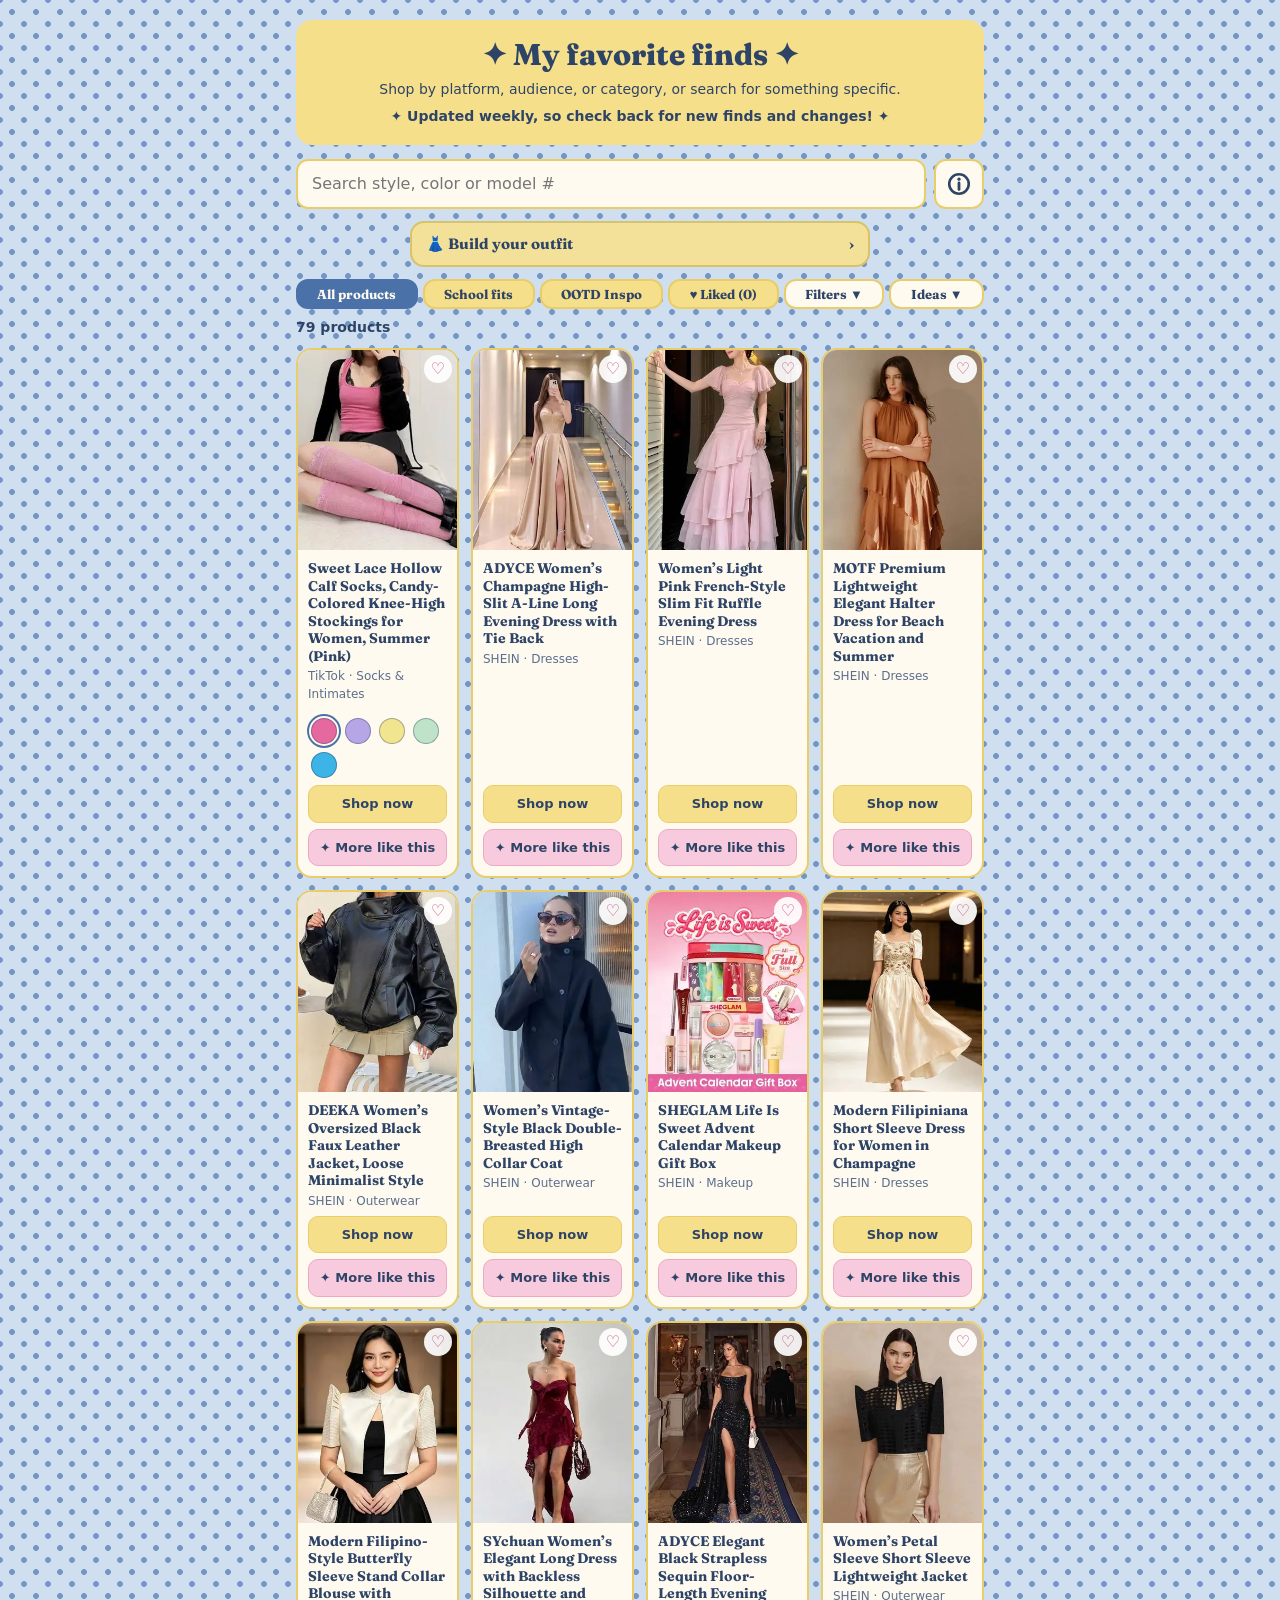
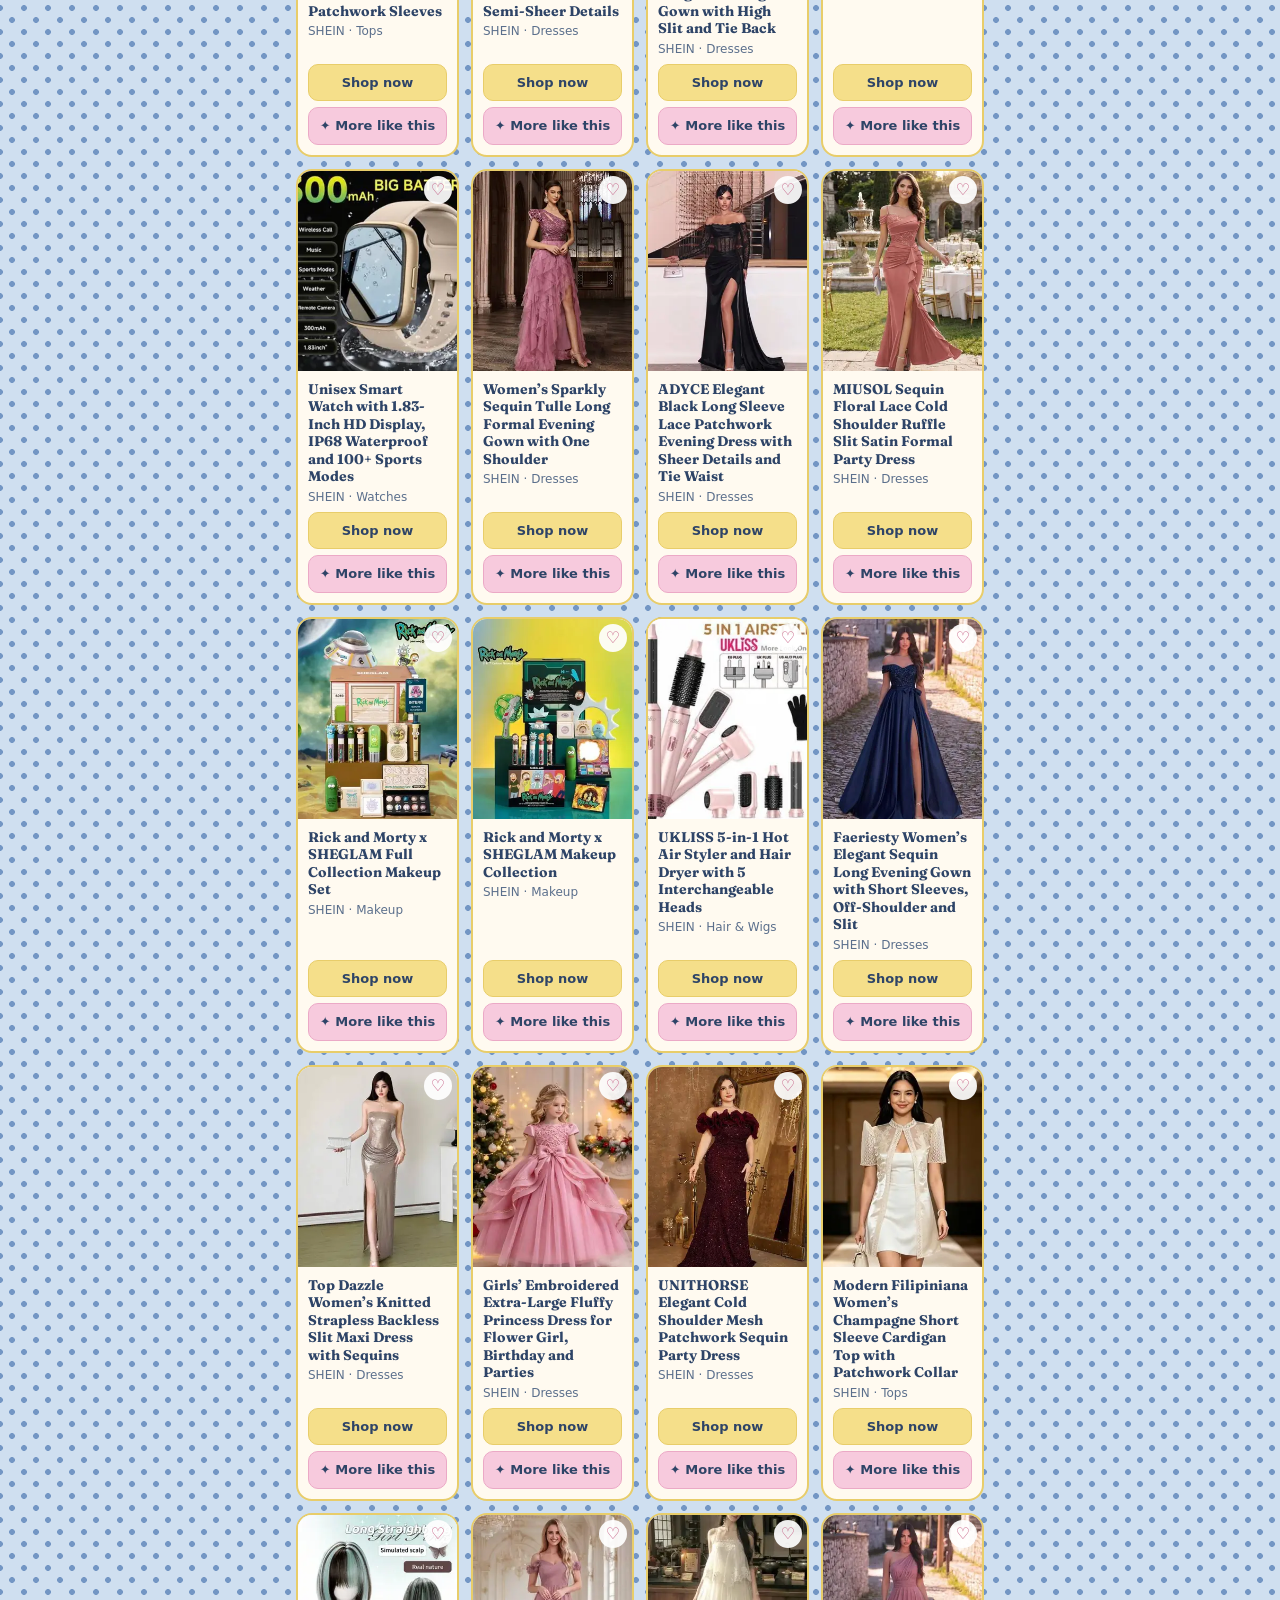
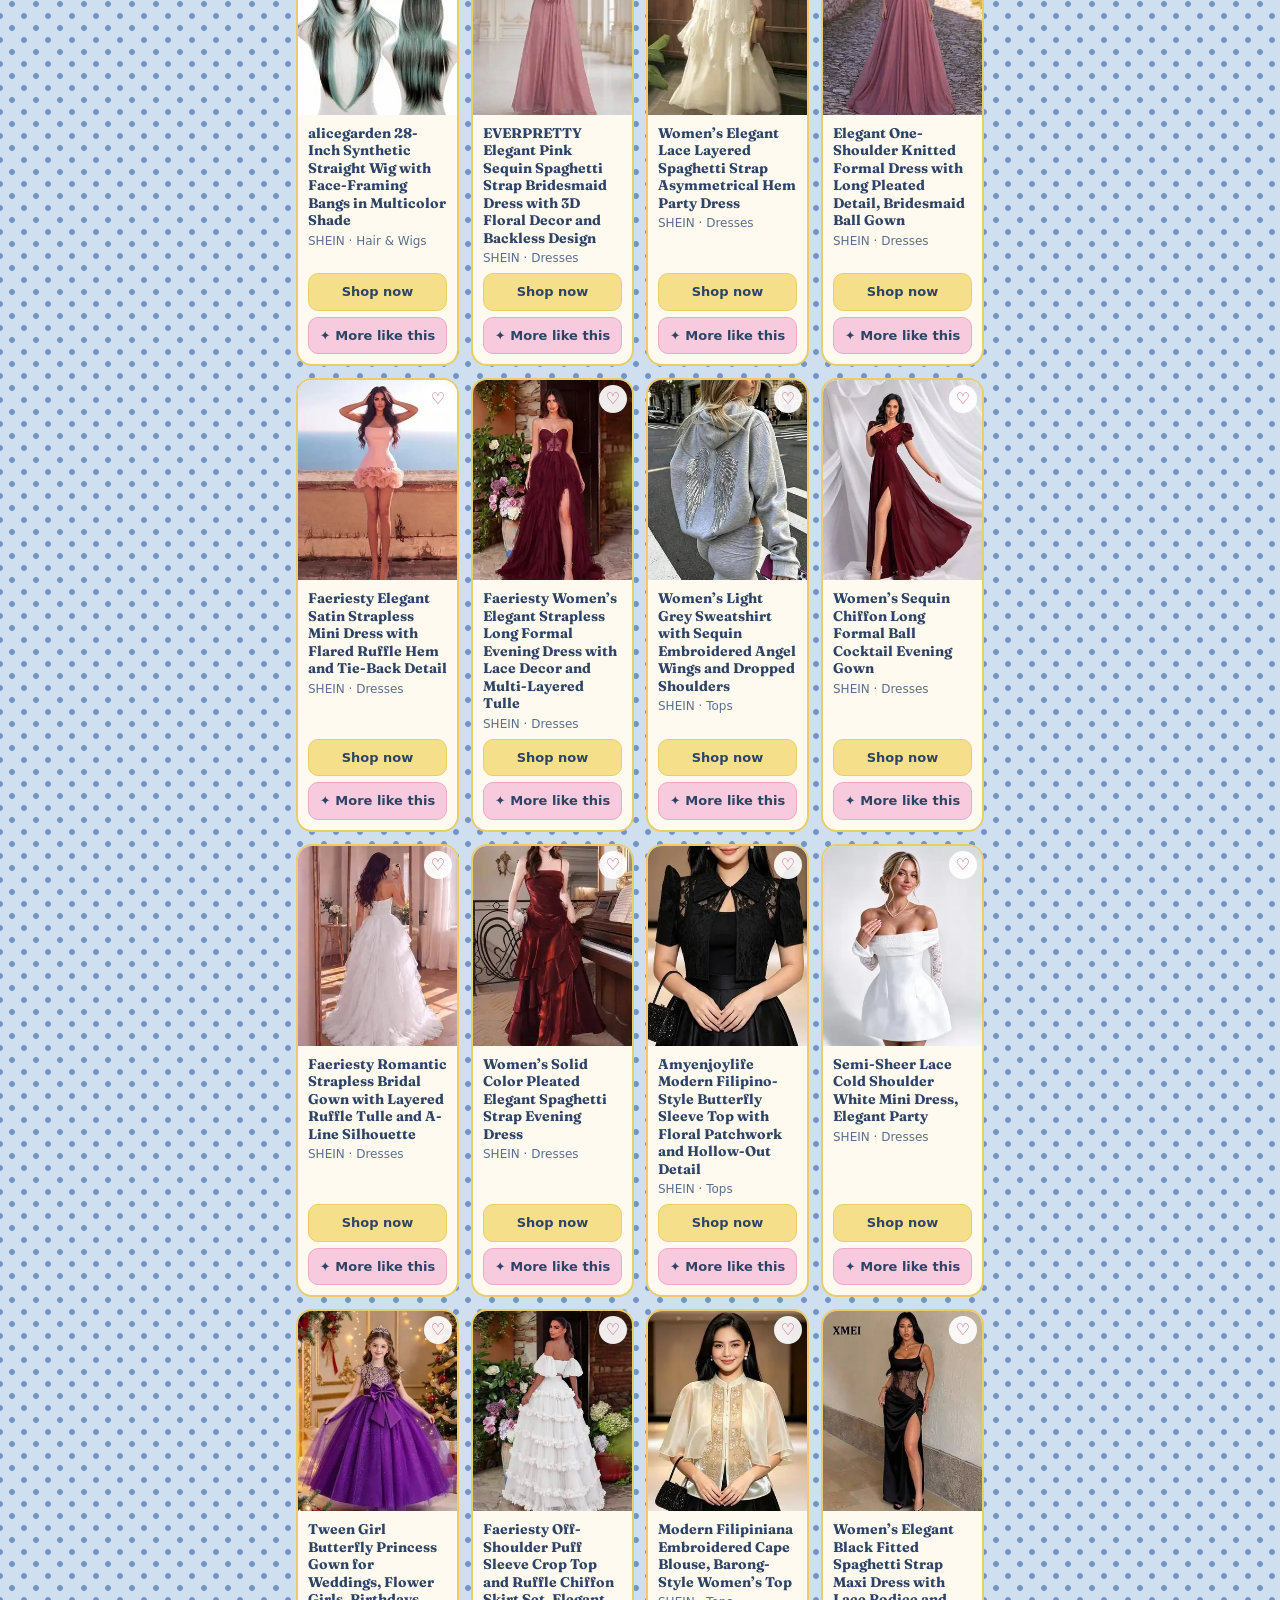
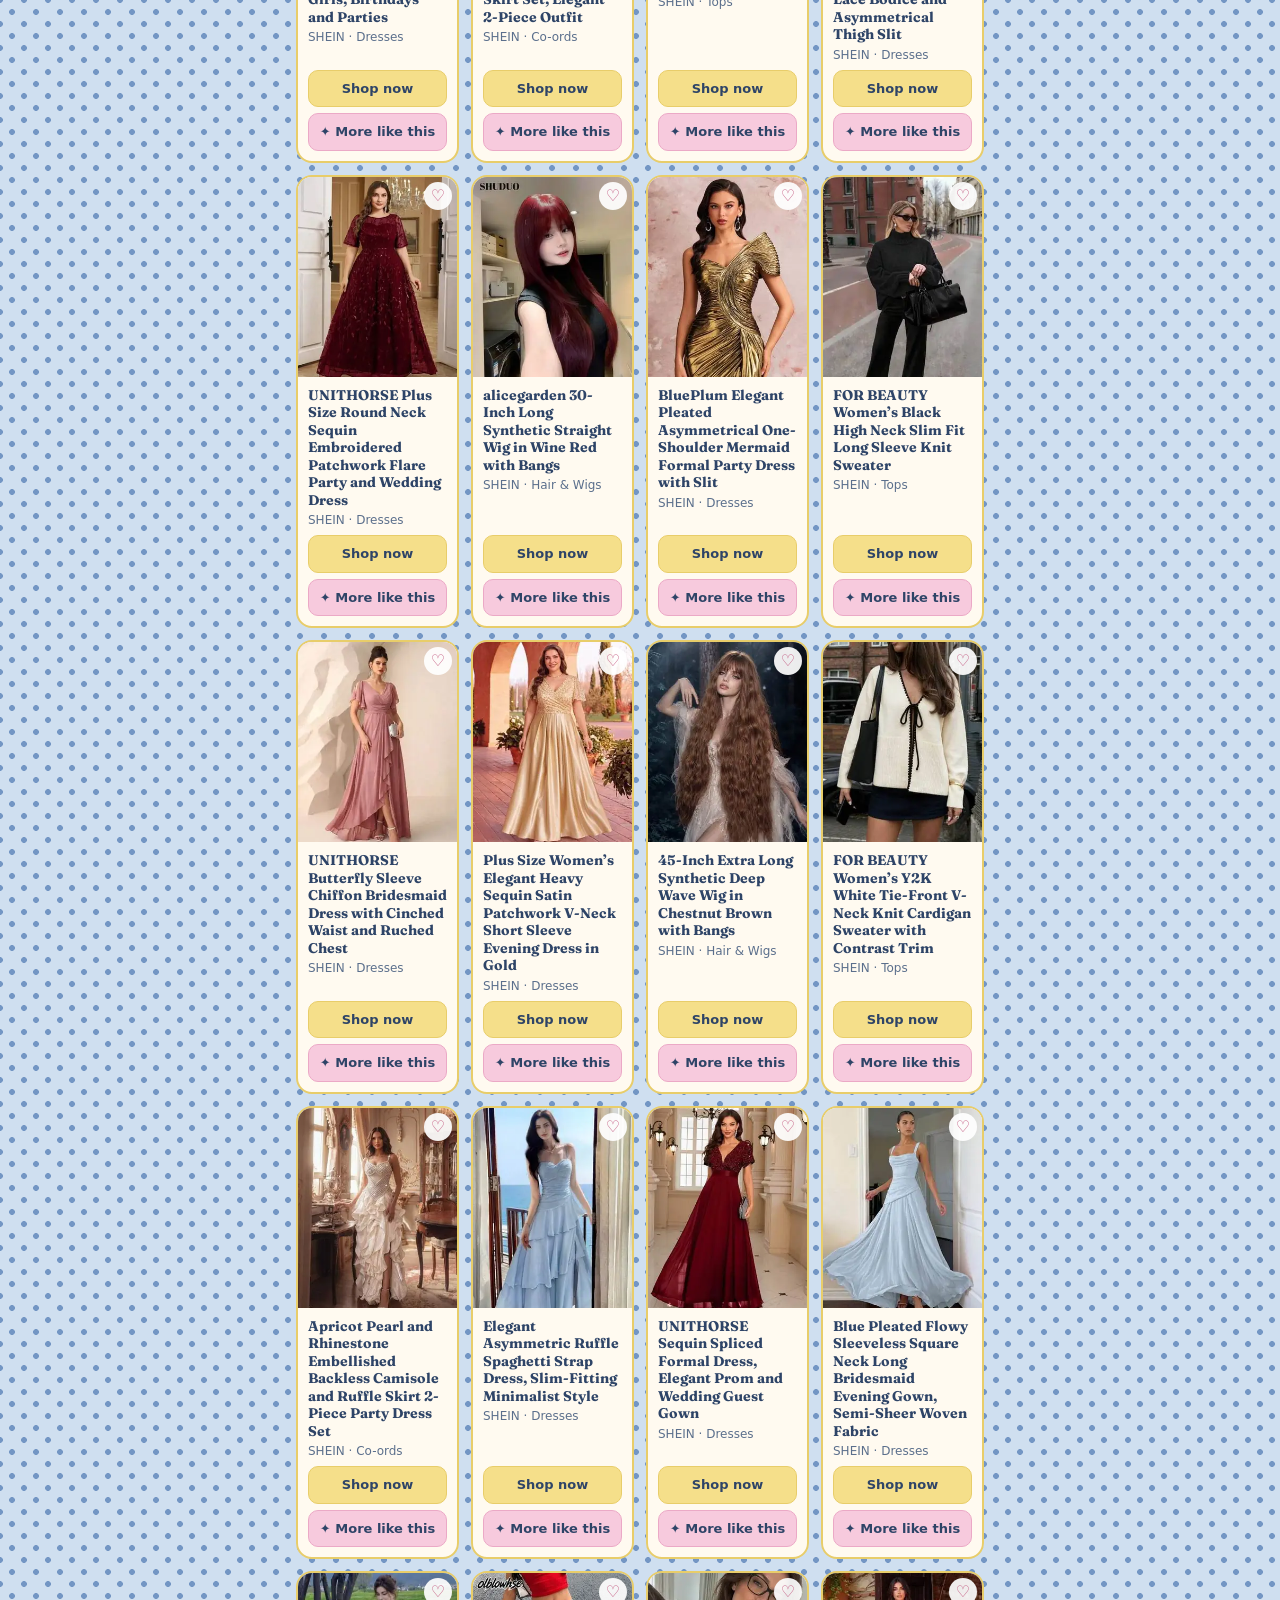
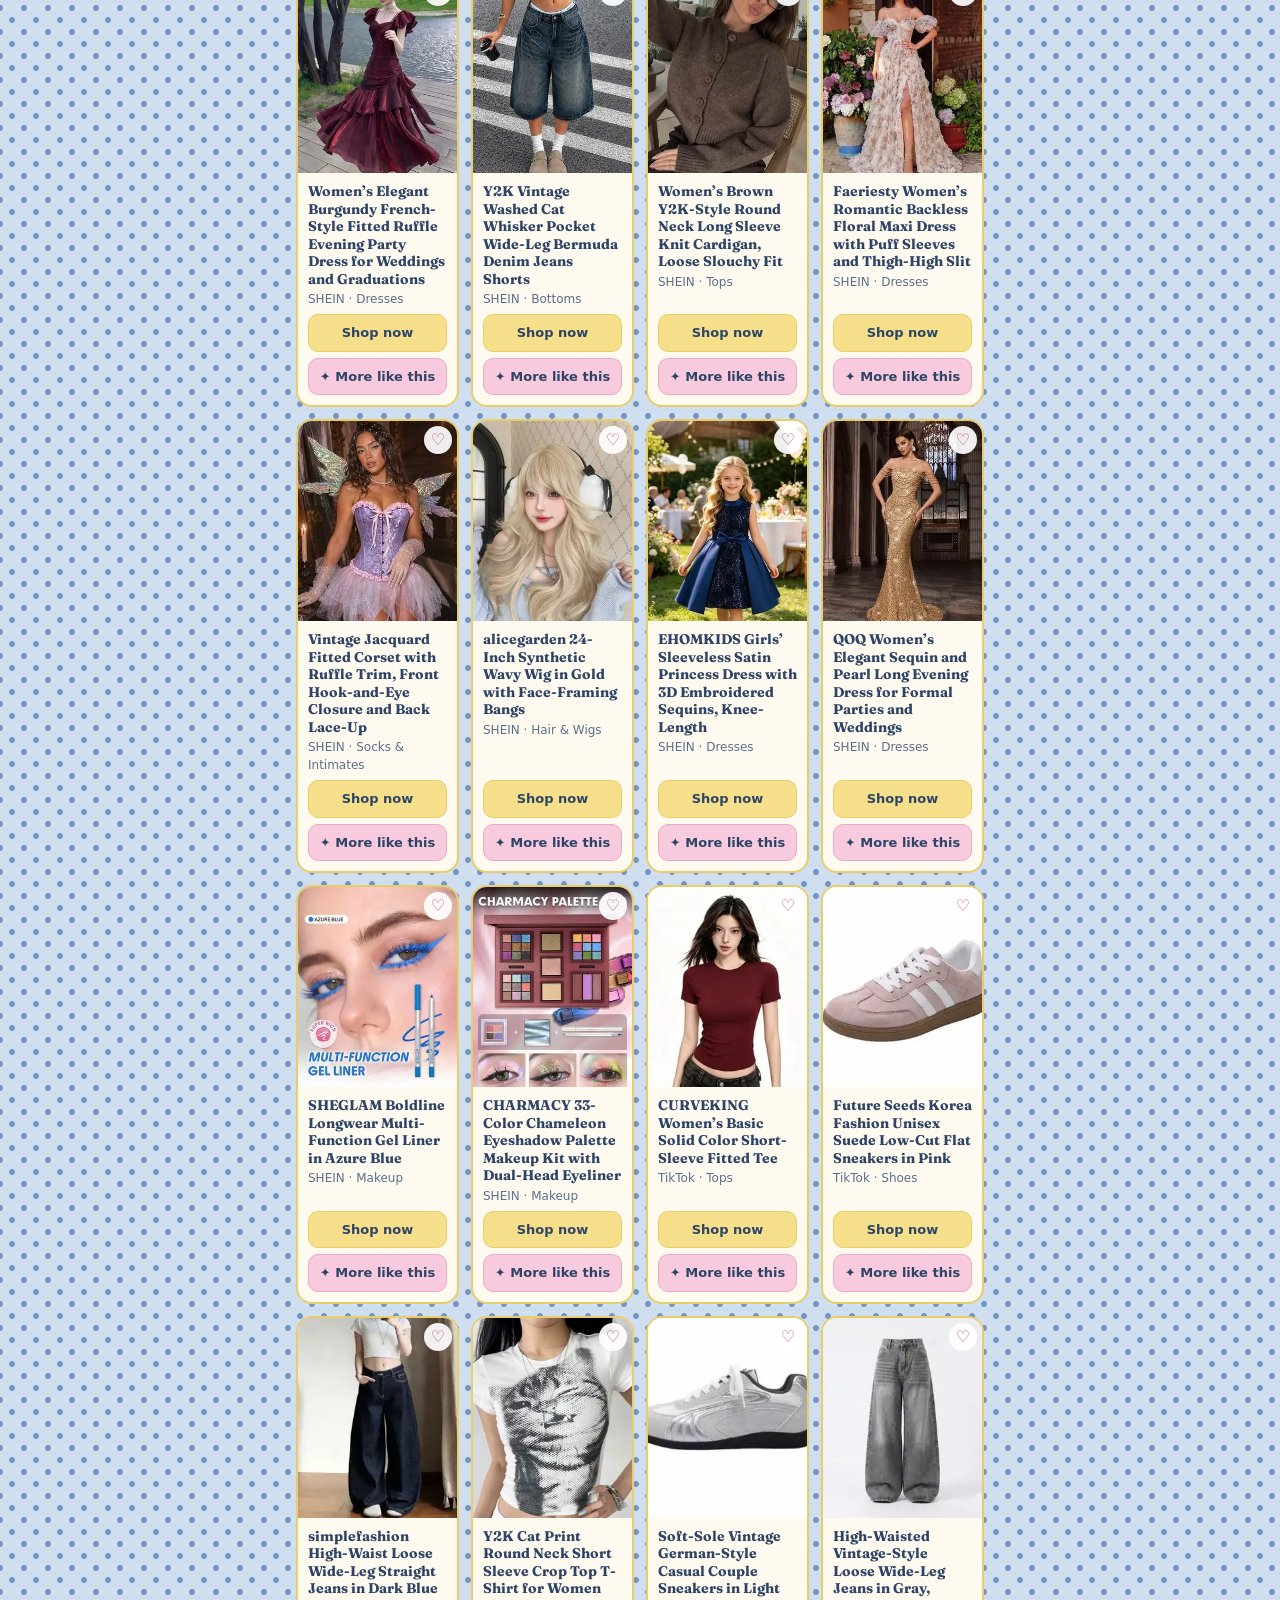
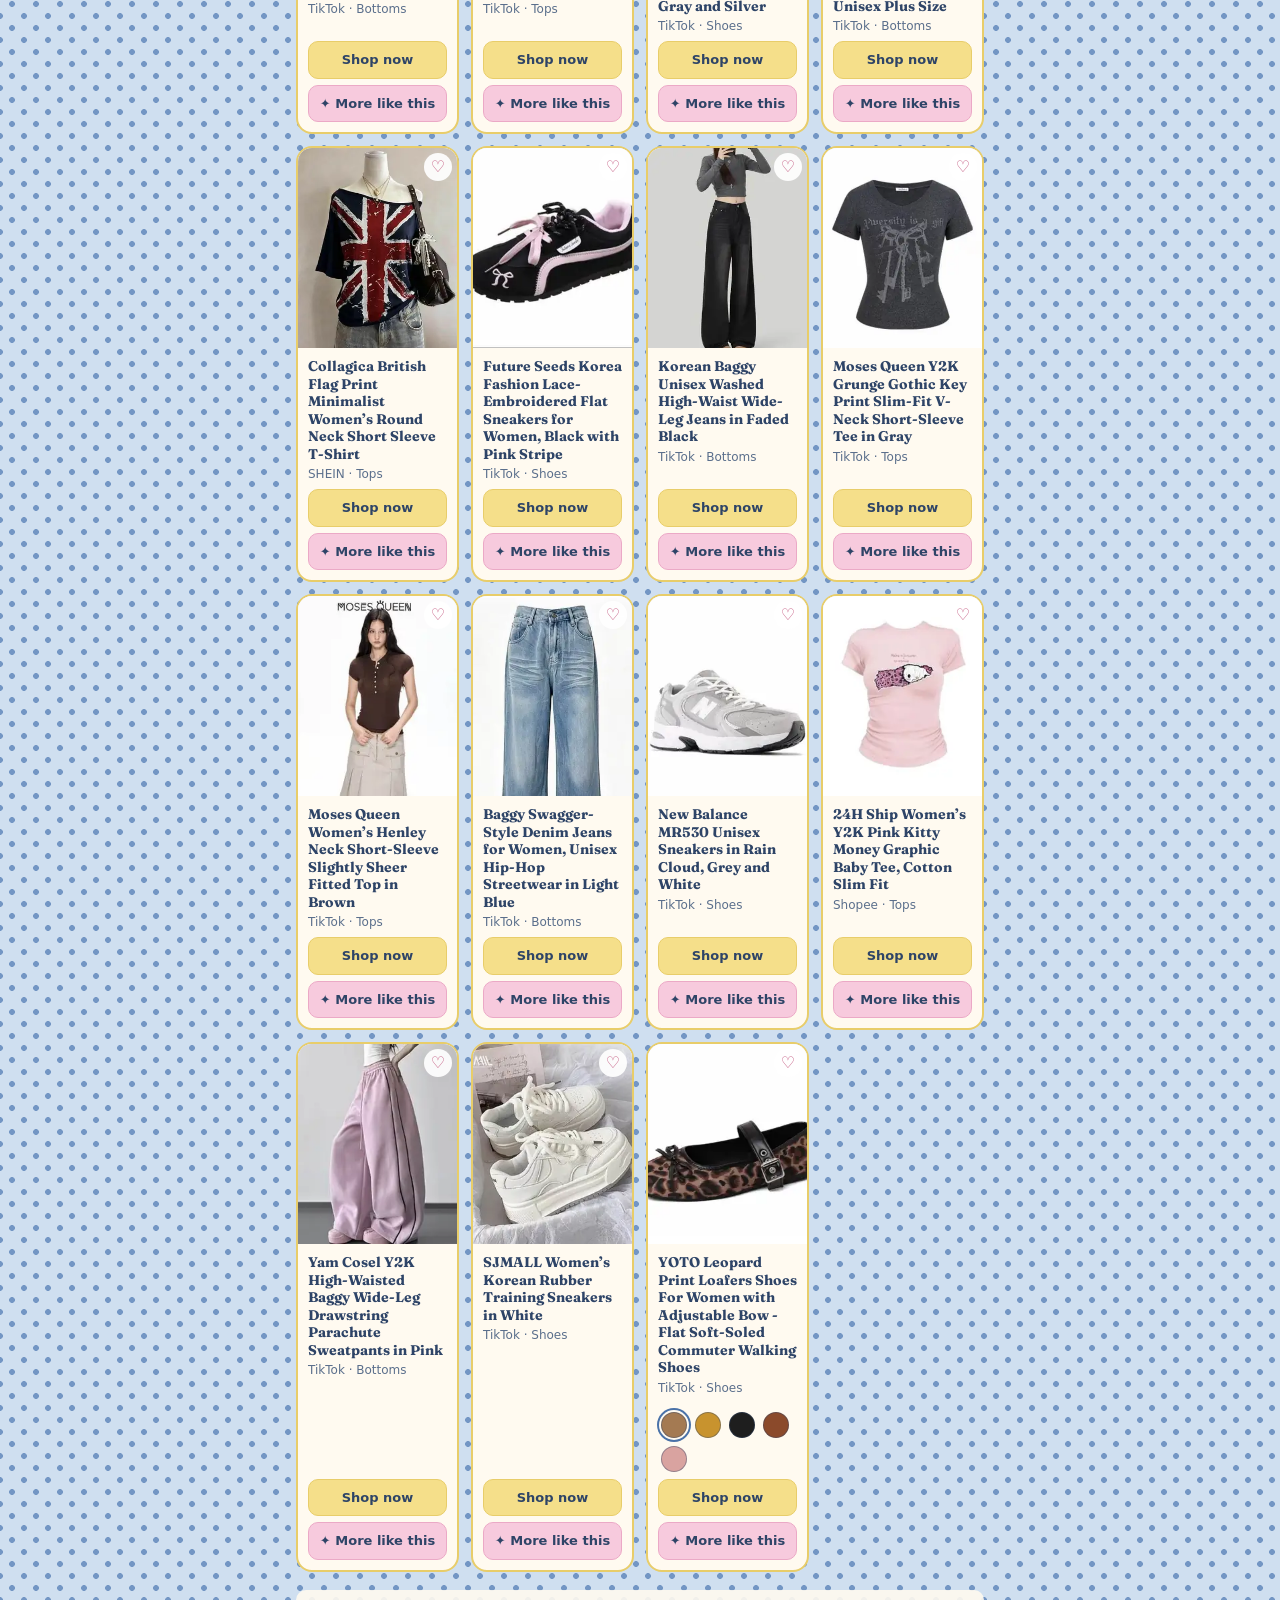
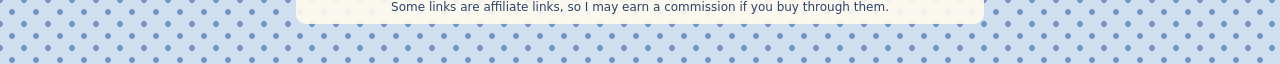
==== commit b3e29854: "Add files via upload" ====
--- a/index.html
+++ b/index.html
@@ -4,7 +4,204 @@
 <meta charset="utf-8">
 <meta name="viewport" content="width=device-width, initial-scale=1, viewport-fit=cover">
 <title>My favorite finds</title>
-<link rel="stylesheet" href="styles.css">
+<style>
+/* Palette + base */
+:root{color-scheme:light;--bg:#cfdff0;--dot:#7396c4;--card:#fffaf0;--text:#2e4467;--muted:#5b6f8c;--line:#e8cd6a;--accent:#f5df8a;--accent-bg:#fbf1c4;--cream:#fffaf0;--ink:#2e4467;--blue:#4a72a8;--serif:"Fraunces",Georgia,"Times New Roman",serif;box-sizing:border-box;padding-top:env(safe-area-inset-top,0px);padding-bottom:env(safe-area-inset-bottom,0px)}
+html{scroll-padding-top:env(safe-area-inset-top,0px)}
+*{box-sizing:border-box}
+body{margin:0;color:var(--text);font-family:system-ui,-apple-system,"Segoe UI",Roboto,sans-serif;line-height:1.5;background-color:var(--bg);background-image:radial-gradient(circle,var(--dot) 2.6px,transparent 3.2px),radial-gradient(circle,var(--dot) 2.6px,transparent 3.2px);background-size:24px 24px;background-position:0 0,12px 12px}
+main{max-width:720px;margin:0 auto;padding:20px 16px 40px}
+.sr-only{position:absolute;width:1px;height:1px;overflow:hidden;clip:rect(0 0 0 0);white-space:nowrap}
+
+/* ===== Header & search ===== */
+.hero{background:var(--accent);border-radius:16px;padding:18px 14px;text-align:center;margin-bottom:14px}
+h1{font-family:var(--serif);font-size:30px;line-height:1.15;margin:0 0 6px;font-weight:800;color:var(--ink)}
+.sub{color:var(--ink);font-size:14px;margin:0}
+input{width:100%;font:inherit;padding:11px 14px;border:2px solid var(--line);border-radius:12px;background:var(--card);color:var(--text);margin-bottom:12px}
+button{font:inherit;cursor:pointer;color:var(--text)}
+button:focus-visible,input:focus-visible,a:focus-visible{outline:3px solid var(--blue);outline-offset:2px}
+.panel{background:rgba(255,250,240,.9);border-radius:16px;padding:12px 12px 2px;margin-bottom:14px}
+.panel h2{font-family:var(--serif);font-size:14px;margin:2px 0 6px;color:var(--ink)}
+.row{display:flex;flex-wrap:wrap;gap:5px;margin-bottom:8px}
+.row .chip{flex:1 1 auto;padding:4px 10px;line-height:1.25;border:2px solid var(--line);border-radius:12px;background:var(--accent);color:var(--ink);font-family:var(--serif);font-weight:700;font-size:13px;text-align:center}
+.tp .chip{background:#d9c8f0;border-color:#c3aae6}
+.tk .chip{background:#f7cadd;border-color:#eba9c6}
+.tb .chip{background:#cfe0f7;border-color:#a8c4ea}
+.tp .chip.fits{background:var(--accent);border-color:var(--line)}
+#top .chip{flex:1 1 100%;font-size:15px;padding:5px 10px}
+.row.subs{margin-top:-4px}
+.row.subs .chip{border-radius:999px;background:var(--cream);font-size:12px;padding:3px 10px}
+.row .chip.none{opacity:.6}
+.row .chip.on{background:var(--blue);border-color:var(--blue);color:var(--cream);opacity:1}
+.note{margin-top:6px;font-weight:600}
+.bar{position:relative;display:flex;justify-content:flex-end;margin-bottom:10px;z-index:20}
+.menu-btn{width:46px;height:46px;border-radius:12px;border:2px solid var(--line);background:var(--cream);display:flex;flex-direction:column;align-items:center;justify-content:center;gap:5px;padding:0}
+.menu-btn span{display:block;width:22px;height:3px;border-radius:2px;background:var(--ink)}
+.menu{position:absolute;top:54px;right:0;width:min(300px,88vw);background:var(--cream);border:2px solid var(--line);border-radius:16px;padding:12px;box-shadow:0 8px 24px rgba(46,68,103,.25)}
+.menu.contact{margin-top:0;padding-bottom:12px}
+.code{display:flex;align-items:center;justify-content:center;gap:10px;flex-wrap:wrap;background:#f7cadd;border:2px solid #eba9c6;border-radius:12px;padding:8px 12px;margin-bottom:12px;color:var(--ink);font-size:15px}
+.code strong{font-family:var(--serif);font-size:17px;letter-spacing:.05em;user-select:all}
+.code button{border:2px solid var(--blue);background:var(--cream);color:var(--ink);border-radius:10px;padding:4px 14px;font-weight:600}
+.disc{text-align:center;font-size:12px;color:var(--ink);margin:18px 0 0;background:rgba(255,250,240,.9);border-radius:10px;padding:8px 12px}
+.contact{margin-top:22px;padding-bottom:10px}
+.contact h2{text-align:center;font-size:18px}
+.contact a{display:block;text-align:center;text-decoration:none;color:var(--ink);font-family:var(--serif);font-weight:700;font-size:16px;border:2px solid var(--line);border-radius:12px;padding:12px;margin-bottom:8px;background:var(--accent)}
+.contact a.pk{background:#f7cadd;border-color:#eba9c6}
+.contact a.tt{background:#d9c8f0;border-color:#c3aae6}
+.contact a.fb{background:#cfe0f7;border-color:#a8c4ea}
+.contact small{display:block;text-align:center;font-size:12px;color:var(--muted);margin-top:4px}
+
+/* ===== Carousel (School fits / OOTD) ===== */
+.car{position:relative;border-radius:16px;overflow:hidden;background:var(--card);border:2px solid var(--line);margin-bottom:12px}
+.track{display:flex;overflow-x:auto;scroll-snap-type:x mandatory;-webkit-overflow-scrolling:touch;scrollbar-width:none}
+.track::-webkit-scrollbar{display:none}
+.slide{flex:0 0 100%;scroll-snap-align:center;aspect-ratio:3/4;background:#e4edf8}
+.slide img{width:100%;height:100%;object-fit:cover;display:block}
+.num{position:absolute;top:10px;right:10px;background:rgba(46,68,103,.75);color:#fff;border-radius:999px;padding:2px 12px;font-size:13px;font-weight:600}
+.dots{position:absolute;bottom:10px;left:0;right:0;display:flex;justify-content:center;gap:6px}
+.dots i{width:7px;height:7px;border-radius:50%;background:rgba(255,255,255,.55);box-shadow:0 0 2px rgba(0,0,0,.5)}
+.dots i.on{background:#fff}
+.fit-title{font-family:var(--serif);font-weight:700;font-size:16px;color:var(--ink);margin:0 0 10px}
+#top .chip.half{flex:1 1 calc(50% - 3px)}
+.rule{font-size:13px;color:var(--ink);background:rgba(255,250,240,.9);border-radius:10px;padding:8px 12px;margin:0 0 10px}
+.count{font-size:14px;color:var(--ink);margin:0 0 10px;font-weight:600}
+
+/* ===== Product cards ===== */
+.grid{display:grid;grid-template-columns:repeat(auto-fill,minmax(150px,1fr));gap:12px}
+.card{display:flex;flex-direction:column;background:var(--card);border:2px solid var(--line);border-radius:16px;overflow:hidden}
+.ph{height:200px;display:flex;align-items:center;justify-content:center;font-size:13px;color:var(--muted);background:#e4edf8}
+.ph img{width:100%;height:100%;object-fit:cover;object-position:top;display:block}
+.body{padding:10px;display:flex;flex-direction:column;flex:1}
+.name{font-family:var(--serif);font-size:14px;font-weight:700;margin:0 0 2px;line-height:1.25}
+.meta{font-size:12px;color:var(--muted);margin:0 0 6px}
+.desc{font-size:12.5px;margin:0 0 10px;display:-webkit-box;-webkit-line-clamp:4;-webkit-box-orient:vertical;overflow:hidden}
+.shop{margin-top:auto;display:block;text-align:center;text-decoration:none;color:var(--ink);background:var(--accent);border:1px solid var(--line);border-radius:10px;padding:8px;font-size:13px;font-weight:600}
+.empty{color:var(--text);background:var(--card);border-radius:10px;padding:10px 12px;font-size:14px;margin-top:12px}
+.more{margin-top:6px;display:block;width:100%;text-align:center;background:#f7cadd;border:1px solid #eba9c6;border-radius:10px;padding:8px;font-size:13px;font-weight:600;color:var(--ink)}
+.more.wide{margin:0 0 12px;font-family:var(--serif);font-size:14px}
+.more.back{display:inline-block;width:auto;margin:0 0 10px;padding:8px 16px}
+button.shop{width:100%}
+.ph.tall{height:260px}
+.sec{font-family:var(--serif);font-size:16px;font-weight:700;color:var(--ink);margin:14px 0 10px}
+.hints{margin:-4px 0 12px;flex-wrap:nowrap;overflow-x:auto;scrollbar-width:none;-webkit-overflow-scrolling:touch;padding-bottom:2px}
+.hints::-webkit-scrollbar{display:none}
+#q{scroll-margin-top:8px}
+.hints .chip{flex:0 0 auto;border-radius:999px;background:var(--cream);font-size:12px;padding:3px 10px}
+.shop.all{margin:0 0 8px;padding:10px;font-family:var(--serif);font-size:14px;background:#cfe0f7;border-color:#a8c4ea}
+#top .chip,#top .chip.half{flex:1 1 auto;font-size:13px;padding:5px 10px}
+.tp .chip.tog{background:var(--cream);border-color:var(--line)}
+.tp .chip.tog.on{background:var(--blue);border-color:var(--blue);color:var(--cream)}
+.srow{display:flex;gap:8px;align-items:flex-start;margin-bottom:12px}
+.srow input{flex:1 1 auto;min-width:0;margin-bottom:0;height:50px}
+.srow .bar{flex:0 0 auto;margin-bottom:0}
+.srow .menu-btn{width:50px;height:50px;color:var(--ink)}
+.menu .code{margin-bottom:12px}
+.ltags{display:flex;flex-wrap:wrap;gap:5px;margin:0 0 10px}
+.ltags button{border:1px solid #eba9c6;background:#f7cadd;color:var(--ink);border-radius:999px;padding:3px 10px;font-size:12px;font-weight:600;font-family:inherit}
+.card .ltags{margin:0 0 8px}
+.card .ltags button{font-size:11px;padding:2px 8px}
+.ltags button.n{background:var(--blue);border-color:var(--blue);color:var(--cream)}
+
+/* ===== Outfit builder (inline) ===== */
+.sty{display:flex;gap:10px;align-items:flex-start;margin-bottom:12px}
+.stage{position:relative;flex:1 1 auto;min-width:0;border-radius:16px;overflow:hidden;background:var(--card);border:2px solid var(--line)}
+.acc{flex:0 0 76px;display:flex;flex-direction:column;gap:8px}
+.acc button{padding:0;border:2px solid var(--line);background:var(--card);border-radius:14px;overflow:hidden;aspect-ratio:1;position:relative}
+.acc button img{width:100%;height:100%;object-fit:cover;display:block}
+.acc button.on{border-color:var(--blue);box-shadow:0 0 0 2px var(--blue)}
+.acc button span{position:absolute;left:0;right:0;bottom:0;background:rgba(255,255,255,.88);font-size:10px;font-weight:700;color:var(--ink);padding:1px 0;text-align:center}
+.stk{position:absolute;width:32%;touch-action:none;cursor:grab;border-radius:10px;border:2px solid #fff;box-shadow:0 2px 8px rgba(0,0,0,.3);z-index:5;background:#fff}
+.stk img{width:100%;display:block;border-radius:8px;pointer-events:none}
+.picks{display:flex;flex-direction:column;gap:6px;margin-bottom:10px}
+[hidden]{display:none!important}
+.ph{position:relative}
+.heart{position:absolute;top:5px;right:5px;width:28px;height:28px;border-radius:50%;border:0;background:rgba(255,255,255,.92);color:#c0507a;font-size:16px;line-height:1;padding:0;z-index:2;cursor:pointer}
+.build{margin:0 auto 12px;max-width:460px}
+.btog{display:flex;align-items:center;justify-content:space-between;width:100%;padding:10px 14px;border-radius:14px;border:2px solid #d9c36a;background:#f3e19a;color:var(--ink);font-family:var(--serif);font-weight:700;font-size:15px}
+.bbody{position:relative;margin-top:28px}
+.frame{width:100%;box-sizing:border-box;padding:30px 8px 2px;border-radius:16px;border:2px solid #d9c36a;background:repeating-linear-gradient(0deg,rgba(255,255,255,.4) 0 6px,transparent 6px 12px),repeating-linear-gradient(90deg,rgba(255,255,255,.4) 0 6px,transparent 6px 12px),#f3e19a}
+.win{position:relative;border-radius:12px;overflow:hidden;background:#e4edf8;border:2px solid #fff;margin-bottom:6px;touch-action:pan-y}
+.win.t{height:210px}.win.s{height:120px}
+.win img{width:100%;height:100%;object-fit:cover;display:block;pointer-events:none}
+.arr{position:absolute;top:50%;transform:translateY(-50%);width:38px;height:38px;border-radius:50%;border:0;background:rgba(255,255,255,.92);font-size:24px;line-height:1;color:var(--ink);padding:0;z-index:2}
+.arr.l{left:5px}.arr.r{right:5px}
+.pill{position:absolute;left:6px;top:6px;background:rgba(255,255,255,.92);border-radius:999px;font-size:11px;font-weight:700;color:var(--ink);padding:2px 8px;z-index:2}
+.wshop{position:absolute;right:6px;bottom:6px;background:#f7cadd;border:1px solid #eba9c6;border-radius:999px;font-size:11px;font-weight:700;color:var(--ink);padding:3px 10px;text-decoration:none;z-index:2}
+.wx{position:absolute;top:5px;right:38px;width:24px;height:24px;border-radius:50%;border:0;background:rgba(255,255,255,.92);font-size:15px;line-height:1;padding:0;color:var(--ink);z-index:2}
+.wmsg{position:absolute;left:0;right:0;top:0;bottom:0;display:flex;align-items:center;justify-content:center;text-align:center;font-size:12px;color:var(--muted);padding:0 10px}
+.bside{position:static}
+.plus{width:46px;height:46px;border-radius:50%;border:2px solid #eba9c6;background:#f7cadd;font-size:28px;line-height:1;font-weight:700;color:var(--ink);padding:0;display:block;position:absolute;top:-22px;right:14px;z-index:6}
+.plus.sm{right:auto;left:14px;font-size:20px}
+.bmenu{position:absolute;right:14px;top:32px;z-index:30;background:var(--card);border:2px solid var(--line);border-radius:12px;padding:6px;display:flex;flex-direction:column;gap:4px;width:150px;max-height:260px;overflow-y:auto}
+.bmenu button{border:0;background:#f7cadd;border-radius:8px;padding:8px;font-weight:700;color:var(--ink);font-family:inherit;text-align:left}
+
+/* ===== Outfit builder (full-screen page) ===== */
+.opage{position:fixed;left:0;right:0;top:0;bottom:0;z-index:200;display:flex;flex-direction:column;padding-top:env(safe-area-inset-top,0px);background-color:#dcc6ea;background-image:url("[data-uri]